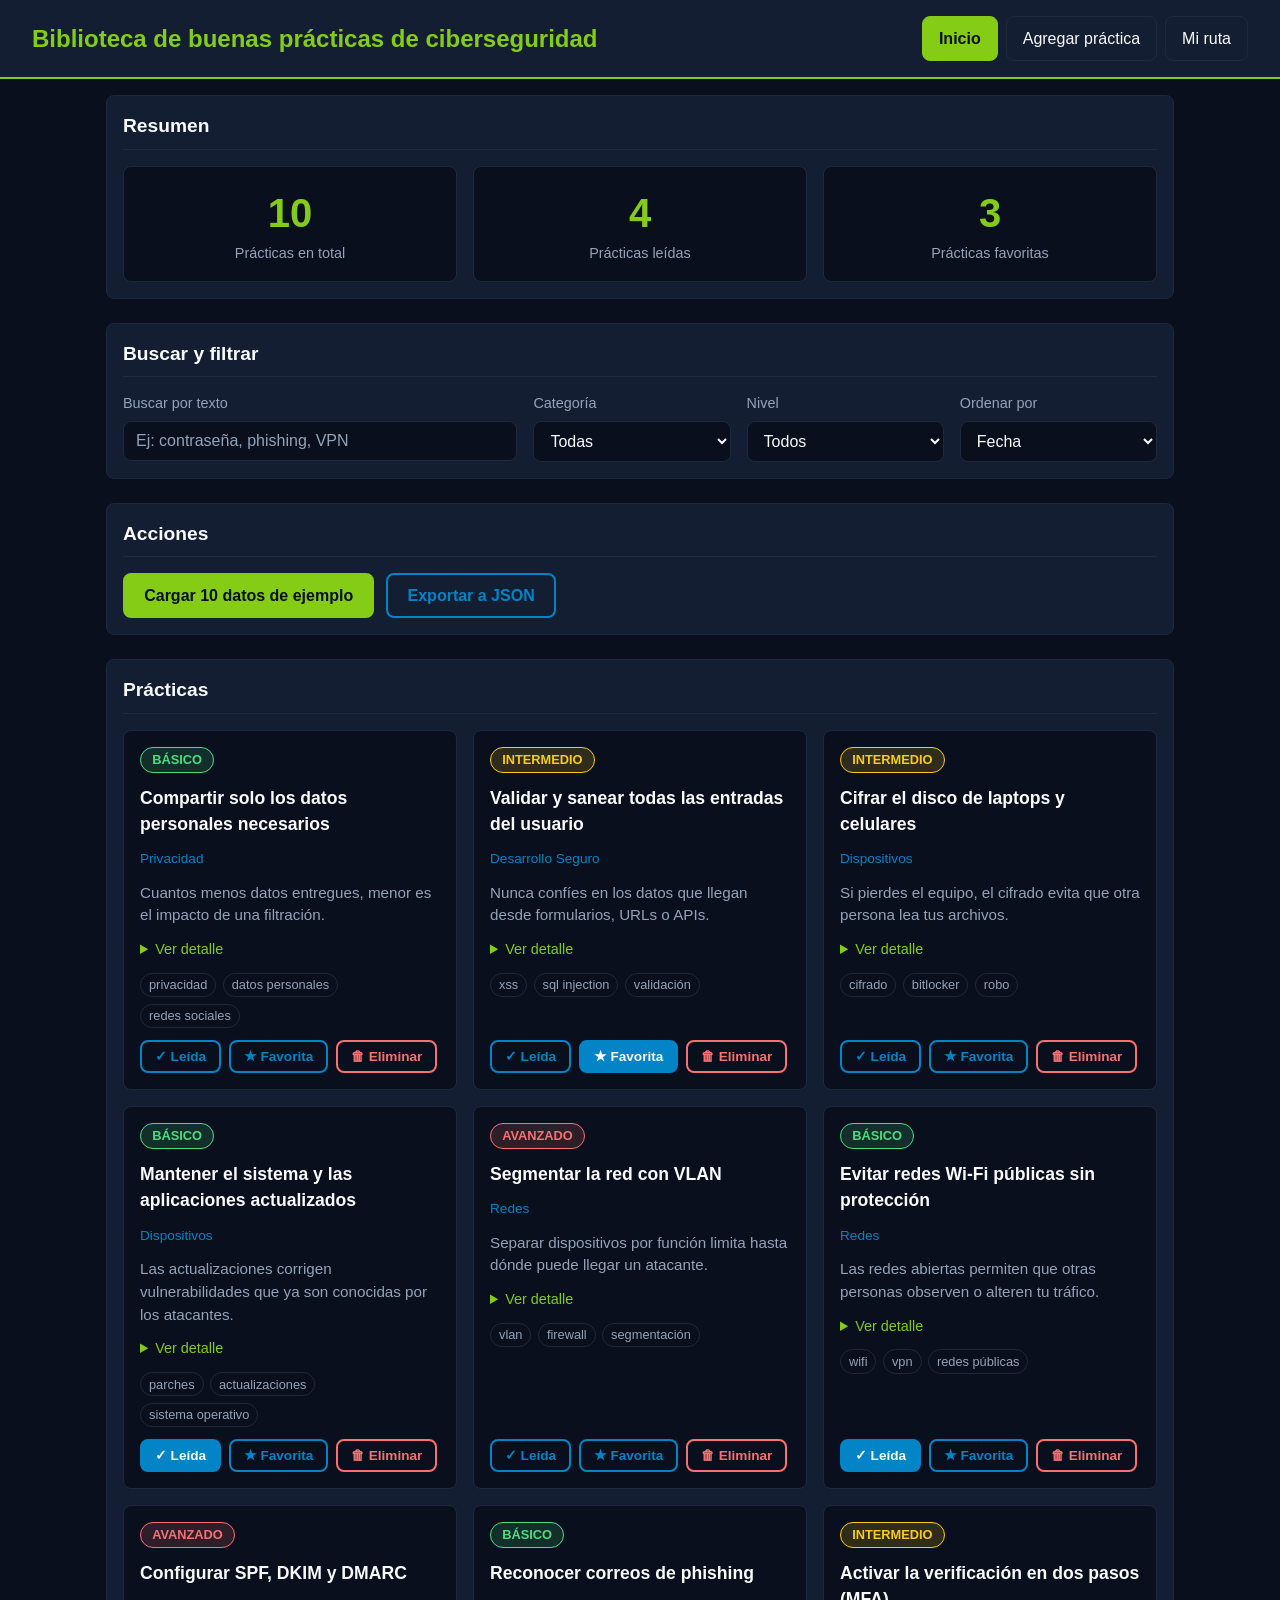
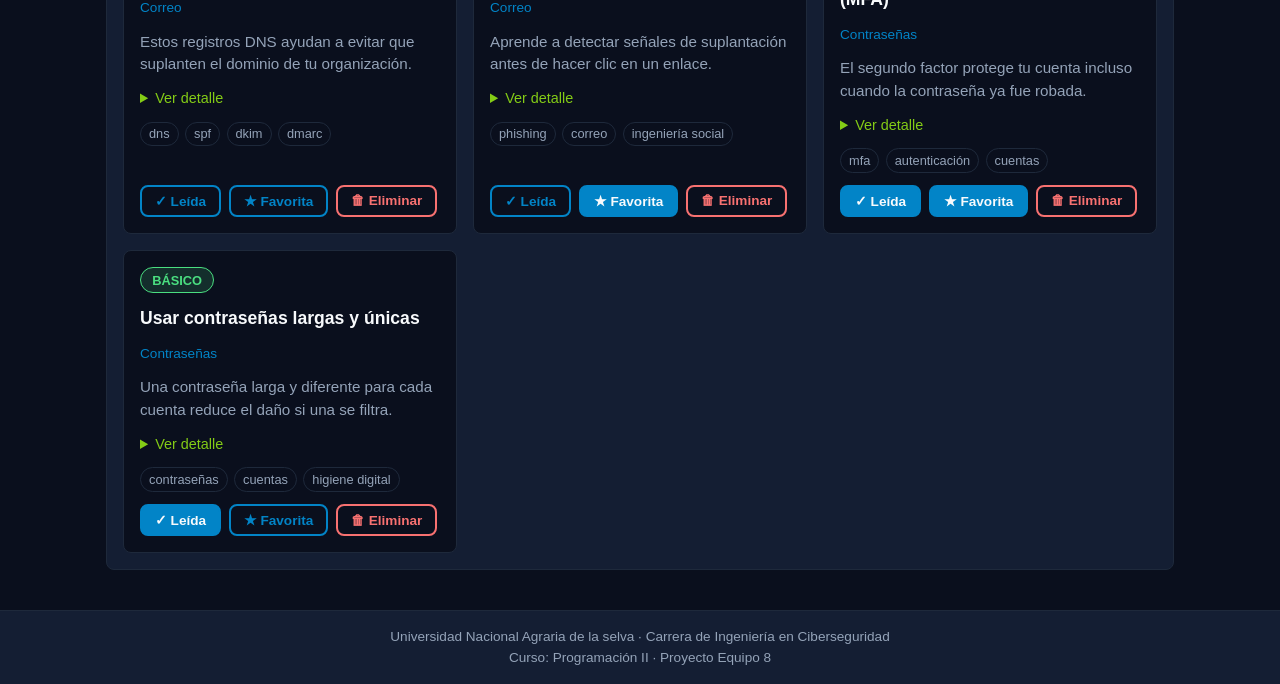
==== index.html @ 40ab50ce "fase 2:Conclusion de los estilos css" ====
<!DOCTYPE html>
<html lang="es">
<head>
  <meta charset="UTF-8">
  <meta name="viewport" content="width=device-width, initial-scale=1.0">
  <meta http-equiv="Content-Security-Policy" content="default-src 'self'; style-src 'self'; script-src 'self'; img-src 'self' data:; object-src 'none'; base-uri 'self'; form-action 'self'">
  <title>Equipo 8 | Biblioteca de buenas prácticas</title>
  <link rel="stylesheet" href="css/estilos.css">
</head>
<body>

  <header class="encabezado">
    <div class="encabezado__contenido">
      <h1 class="encabezado__titulo">Biblioteca de buenas prácticas de ciberseguridad</h1>
      <button
        id="btnMenu"
        class="btn-hamburguesa"
        type="button"
        aria-label="Abrir o cerrar menú"
        aria-controls="menuPrincipal"
        aria-expanded="false">
        <span class="btn-hamburguesa__linea"></span>
        <span class="btn-hamburguesa__linea"></span>
        <span class="btn-hamburguesa__linea"></span>
      </button>
    </div>

    <nav id="menuPrincipal" class="menu" aria-label="Navegación principal">
      <ul class="menu__lista">
        <li class="menu__item">
          <a class="menu__enlace activo" href="index.html" aria-current="page">Inicio</a>
        </li>
        <li class="menu__item">
          <a class="menu__enlace" href="agregar.html">Agregar práctica</a>
        </li>
        <li class="menu__item">
          <a class="menu__enlace" href="mi-ruta.html">Mi ruta</a>
        </li>
      </ul>
    </nav>
  </header>

  <main class="principal">

    <section class="seccion resumen" aria-labelledby="tituloResumen">
      <h2 id="tituloResumen" class="seccion__titulo">Resumen</h2>
      <div class="resumen__contadores">
        <article class="contador">
          <p class="contador__numero" id="statTotal">0</p>
          <p class="contador__etiqueta">Prácticas en total</p>
        </article>
        <article class="contador">
          <p class="contador__numero" id="statLeidas">0</p>
          <p class="contador__etiqueta">Prácticas leídas</p>
        </article>
        <article class="contador">
          <p class="contador__numero" id="statFavoritas">0</p>
          <p class="contador__etiqueta">Prácticas favoritas</p>
        </article>
      </div>
    </section>

    <section class="seccion filtros" aria-labelledby="tituloFiltros">
      <h2 id="tituloFiltros" class="seccion__titulo">Buscar y filtrar</h2>
      <form id="formFiltros" class="filtros__formulario" role="search" aria-label="Filtros de la biblioteca">

        <div class="campo">
          <label class="campo__label" for="inputBusqueda">Buscar por texto</label>
          <input
            class="campo__control"
            type="search"
            id="inputBusqueda"
            name="busqueda"
            placeholder="Ej: contraseña, phishing, VPN"
            autocomplete="off">
        </div>

        <div class="campo">
          <label class="campo__label" for="selectCategoria">Categoría</label>
          <select class="campo__control" id="selectCategoria" name="categoria">
            <option value="todas">Todas</option>
            <option value="contraseñas">Contraseñas</option>
            <option value="correo">Correo</option>
            <option value="redes">Redes</option>
            <option value="dispositivos">Dispositivos</option>
            <option value="desarrollo seguro">Desarrollo seguro</option>
            <option value="privacidad">Privacidad</option>
          </select>
        </div>

        <div class="campo">
          <label class="campo__label" for="selectNivel">Nivel</label>
          <select class="campo__control" id="selectNivel" name="nivel">
            <option value="todos">Todos</option>
            <option value="básico">Básico</option>
            <option value="intermedio">Intermedio</option>
            <option value="avanzado">Avanzado</option>
          </select>
        </div>

        <div class="campo">
          <label class="campo__label" for="selectOrden">Ordenar por</label>
          <select class="campo__control" id="selectOrden" name="orden">
            <option value="fecha">Fecha</option>
            <option value="nivel">Nivel</option>
          </select>
        </div>

      </form>
    </section>

    <section class="seccion acciones" aria-labelledby="tituloAcciones">
      <h2 id="tituloAcciones" class="seccion__titulo">Acciones</h2>
      <div class="acciones__botones">
        <button id="btnCargarEjemplos" class="boton boton--primario" type="button">Cargar 10 datos de ejemplo</button>
        <button id="btnExportar" class="boton boton--secundario" type="button">Exportar a JSON</button>
      </div>
    </section>

    <section class="seccion listado" aria-labelledby="tituloListado">
      <h2 id="tituloListado" class="seccion__titulo">Prácticas</h2>
      <div id="contenedorCards" class="tarjetas" aria-live="polite"></div>
      <div id="mensajeVacio" class="mensaje-vacio" hidden>
        <p>No hay prácticas para mostrar. Carga los datos de ejemplo o agrega una nueva práctica.</p>
      </div>
    </section>

  </main>

  <footer class="pie">
    <p class="pie__texto">Universidad Nacional Agraria de la selva · Carrera de Ingeniería en Ciberseguridad</p>
    <p class="pie__texto">Curso: Programación II · Proyecto Equipo 8</p>
  </footer>

  <script src="js/datos.js"></script>
  <script src="js/app.js"></script>
</body>
</html>
---- css/estilos.css ----
:root {
  --color-fondo: #0a0f1d;
  --color-superficie: #141e33;
  --color-superficie-hover: #1e293b;
  --color-primario: #84cc16;
  --color-secundario: #0284c7;
  --color-texto: #f8fafc;
  --color-texto-suave: #94a3b8;
  --color-borde: #1e293b;
  --radio-borde: 8px;
}

*,
*::before,
*::after {
  box-sizing: border-box;
}

[hidden] {
  display: none !important;
}

body {
  margin: 0;
  min-height: 100vh;
  display: flex;
  flex-direction: column;
  background-color: var(--color-fondo);
  color: var(--color-texto);
  font-family: "Segoe UI", Arial, Helvetica, sans-serif;
  font-size: 1rem;
  line-height: 1.5;
}

h1,
h2,
h3,
p,
ul {
  margin: 0;
}

ul {
  padding: 0;
  list-style: none;
}

a {
  color: var(--color-primario);
}

.encabezado {
  background-color: var(--color-superficie);
  border-bottom: 2px solid var(--color-primario);
  padding: 1rem;
}

.encabezado__contenido {
  display: grid;
  grid-template-columns: 1fr auto;
  align-items: center;
  column-gap: 1rem;
}

.encabezado__titulo {
  grid-column: 1;
  font-size: 1.25rem;
  color: var(--color-primario);
}

.encabezado__subtitulo {
  grid-column: 1;
  color: var(--color-texto-suave);
  font-size: 0.9rem;
}

.btn-hamburguesa {
  grid-column: 2;
  grid-row: 1 / 3;
  display: flex;
  flex-direction: column;
  justify-content: center;
  gap: 5px;
  width: 44px;
  height: 44px;
  padding: 10px;
  background-color: transparent;
  border: 1px solid var(--color-primario);
  border-radius: var(--radio-borde);
  cursor: pointer;
}

.btn-hamburguesa:hover {
  background-color: var(--color-superficie-hover);
}

.btn-hamburguesa:focus-visible {
  outline: 2px solid var(--color-primario);
  outline-offset: 2px;
}

.btn-hamburguesa__linea {
  display: block;
  height: 3px;
  width: 100%;
  background-color: var(--color-primario);
  border-radius: 2px;
}

.menu {
  display: none;
  margin-top: 1rem;
}

.menu.desplegado,
.menu.activo {
  display: block;
}

.menu__lista {
  display: flex;
  flex-direction: column;
  gap: 0.5rem;
}

.menu__enlace {
  display: block;
  padding: 0.6rem 1rem;
  color: var(--color-texto);
  text-decoration: none;
  border: 1px solid var(--color-borde);
  border-radius: var(--radio-borde);
}

.menu__enlace:hover {
  background-color: var(--color-superficie-hover);
  color: var(--color-primario);
}

.menu__enlace:focus-visible {
  outline: 2px solid var(--color-primario);
  outline-offset: 2px;
}

.menu__enlace.activo {
  background-color: var(--color-primario);
  color: var(--color-fondo);
  font-weight: bold;
  border-color: var(--color-primario);
}

.principal {
  flex: 1;
  width: 100%;
  max-width: 1100px;
  margin: 0 auto;
  padding: 1rem;
}

.seccion {
  margin-bottom: 1.5rem;
  padding: 1rem;
  background-color: var(--color-superficie);
  border: 1px solid var(--color-borde);
  border-radius: var(--radio-borde);
}

.seccion__titulo {
  margin-bottom: 1rem;
  padding-bottom: 0.5rem;
  font-size: 1.2rem;
  color: var(--color-texto);
  border-bottom: 1px solid var(--color-borde);
}

.resumen__contadores {
  display: grid;
  grid-template-columns: 1fr;
  gap: 1rem;
}

.contador {
  padding: 1rem;
  text-align: center;
  background-color: var(--color-fondo);
  border: 1px solid var(--color-borde);
  border-radius: var(--radio-borde);
}

.contador__numero {
  font-size: 2.5rem;
  font-weight: bold;
  color: var(--color-primario);
}

.contador__etiqueta {
  color: var(--color-texto-suave);
  font-size: 0.9rem;
}

.filtros__formulario,
.formulario__contenido {
  display: grid;
  grid-template-columns: 1fr;
  gap: 1rem;
}

.campo {
  display: flex;
  flex-direction: column;
  gap: 0.4rem;
}

.campo__label {
  font-size: 0.9rem;
  color: var(--color-texto-suave);
}

.campo__control {
  width: 100%;
  padding: 0.6rem 0.75rem;
  background-color: var(--color-fondo);
  color: var(--color-texto);
  border: 1px solid var(--color-borde);
  border-radius: var(--radio-borde);
  font-family: inherit;
  font-size: 1rem;
}

.campo__control::placeholder {
  color: var(--color-texto-suave);
}

.campo__control:focus {
  outline: none;
  border-color: var(--color-primario);
  box-shadow: 0 0 0 2px rgba(132, 204, 22, 0.35);
}

textarea.campo__control {
  resize: vertical;
}

.acciones__botones {
  display: flex;
  flex-direction: column;
  gap: 0.75rem;
}

.boton {
  padding: 0.7rem 1.2rem;
  font-family: inherit;
  font-size: 1rem;
  font-weight: bold;
  border-radius: var(--radio-borde);
  border: 2px solid transparent;
  cursor: pointer;
}

.boton:focus-visible {
  outline: 2px solid var(--color-texto);
  outline-offset: 2px;
}

.boton--primario {
  background-color: var(--color-primario);
  color: var(--color-fondo);
  border-color: var(--color-primario);
}

.boton--primario:hover {
  background-color: transparent;
  color: var(--color-primario);
}

.boton--secundario {
  background-color: transparent;
  color: var(--color-secundario);
  border-color: var(--color-secundario);
}

.boton--secundario:hover {
  background-color: var(--color-secundario);
  color: var(--color-texto);
}

.tarjetas {
  display: grid;
  grid-template-columns: 1fr;
  gap: 1rem;
}

.tarjeta {
  display: flex;
  flex-direction: column;
  gap: 0.75rem;
  padding: 1rem;
  background-color: var(--color-fondo);
  border: 1px solid var(--color-borde);
  border-radius: var(--radio-borde);
}

.tarjeta:hover {
  background-color: var(--color-superficie-hover);
  border-color: var(--color-primario);
}

.tarjeta__titulo {
  font-size: 1.1rem;
  color: var(--color-texto);
}

.tarjeta__categoria {
  font-size: 0.85rem;
  color: var(--color-secundario);
  text-transform: capitalize;
}

.tarjeta__resumen {
  color: var(--color-texto-suave);
  font-size: 0.95rem;
}

.tarjeta__etiquetas {
  display: flex;
  flex-wrap: wrap;
  gap: 0.4rem;
}

.etiqueta {
  padding: 0.1rem 0.5rem;
  font-size: 0.8rem;
  color: var(--color-texto-suave);
  border: 1px solid var(--color-borde);
  border-radius: 999px;
}

.tarjeta__acciones {
  display: flex;
  flex-wrap: wrap;
  gap: 0.5rem;
  margin-top: auto;
}

.tarjeta__acciones .boton {
  padding: 0.4rem 0.8rem;
  font-size: 0.85rem;
}

.badge {
  align-self: flex-start;
  padding: 0.15rem 0.7rem;
  font-size: 0.8rem;
  font-weight: bold;
  text-transform: uppercase;
  border-radius: 999px;
  border: 1px solid transparent;
}

.badge--basico {
  color: #4ade80;
  background-color: rgba(74, 222, 128, 0.15);
  border-color: #4ade80;
}

.badge--intermedio {
  color: #facc15;
  background-color: rgba(250, 204, 21, 0.15);
  border-color: #facc15;
}

.badge--avanzado {
  color: #f87171;
  background-color: rgba(248, 113, 113, 0.15);
  border-color: #f87171;
}

.mensaje-vacio {
  padding: 1.5rem;
  text-align: center;
  color: var(--color-texto-suave);
  background-color: var(--color-fondo);
  border: 1px dashed var(--color-borde);
  border-radius: var(--radio-borde);
}

.mensaje-form {
  padding: 0.75rem 1rem;
  border-radius: var(--radio-borde);
  border: 1px solid var(--color-borde);
}

.mensaje-form--exito {
  color: var(--color-primario);
  border-color: var(--color-primario);
  background-color: rgba(132, 204, 22, 0.1);
}

.mensaje-form--error {
  color: #f87171;
  border-color: #f87171;
  background-color: rgba(248, 113, 113, 0.1);
}

.barras-progreso {
  display: flex;
  flex-direction: column;
  gap: 1rem;
  padding: 1rem;
  background-color: var(--color-fondo);
  border: 1px solid var(--color-borde);
  border-radius: var(--radio-borde);
}

.barra-item__encabezado {
  display: flex;
  justify-content: space-between;
  margin-bottom: 0.3rem;
  font-size: 0.9rem;
  text-transform: capitalize;
}

.barra-item__porcentaje {
  color: var(--color-primario);
  font-weight: bold;
}

.barra-item__pista {
  width: 100%;
  height: 14px;
  background-color: var(--color-superficie);
  border: 1px solid var(--color-borde);
  border-radius: 999px;
  overflow: hidden;
}

.barra-item__relleno {
  height: 100%;
  width: 0;
  background-color: var(--color-primario);
  border-radius: 999px;
}

.pie {
  padding: 1rem;
  text-align: center;
  background-color: var(--color-superficie);
  border-top: 1px solid var(--color-borde);
}

.pie__texto {
  color: var(--color-texto-suave);
  font-size: 0.85rem;
}

@media (min-width: 601px) {
  .encabezado__titulo {
    font-size: 1.5rem;
  }

  .resumen__contadores {
    grid-template-columns: repeat(3, 1fr);
  }

  .filtros__formulario {
    grid-template-columns: repeat(2, 1fr);
  }

  .formulario__contenido {
    grid-template-columns: repeat(2, 1fr);
  }

  .formulario__contenido .campo:nth-child(1),
  .formulario__contenido .campo:nth-child(4),
  .formulario__contenido .campo:nth-child(5),
  .formulario__contenido .campo:nth-child(6),
  .formulario__contenido .boton,
  .formulario__contenido .mensaje-form {
    grid-column: 1 / -1;
  }

  .formulario__contenido .boton {
    justify-self: start;
  }

  .acciones__botones {
    flex-direction: row;
  }

  .tarjetas {
    grid-template-columns: repeat(2, 1fr);
  }
}

@media (min-width: 961px) {
  .encabezado {
    display: flex;
    justify-content: space-between;
    align-items: center;
    gap: 1.5rem;
    padding: 1rem 2rem;
  }

  .encabezado__contenido {
    display: block;
  }

  .btn-hamburguesa {
    display: none;
  }

  .menu {
    display: block;
    margin-top: 0;
  }

  .menu__lista {
    flex-direction: row;
  }

  .filtros__formulario {
    grid-template-columns: 2fr 1fr 1fr 1fr;
  }

  .tarjetas {
    grid-template-columns: repeat(3, 1fr);
  }
}

.tarjeta__detalle summary {
  cursor: pointer;
  color: var(--color-primario);
  font-size: 0.9rem;
}

.tarjeta__detalle p {
  margin-top: 0.5rem;
  color: var(--color-texto-suave);
  font-size: 0.9rem;
}

.barra-item__relleno {
  transition: width 0.8s ease;
}

.boton[aria-pressed="true"] {
  background-color: var(--color-secundario);
  color: var(--color-texto);
}

.boton--peligro {
  background-color: transparent;
  color: #f87171;
  border-color: #f87171;
}

.boton--peligro:hover {
  background-color: #f87171;
  color: var(--color-fondo);
}
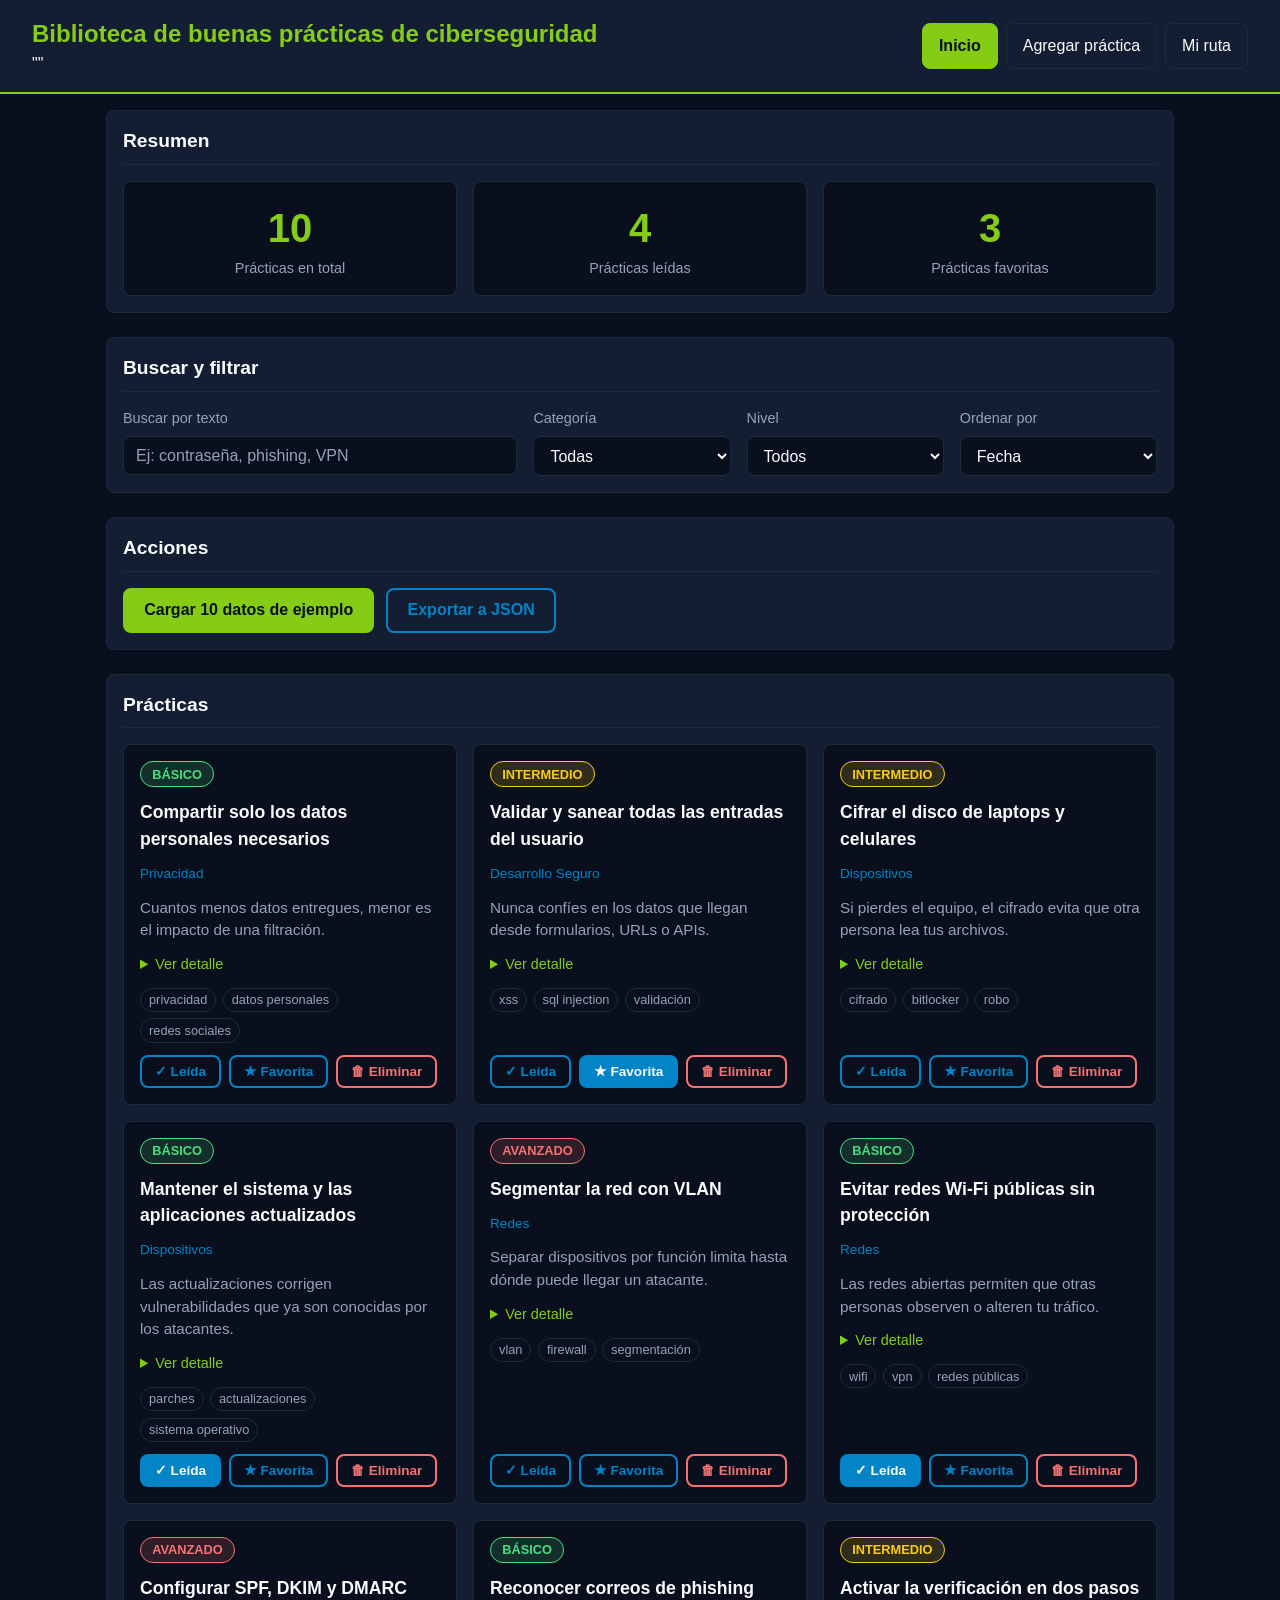
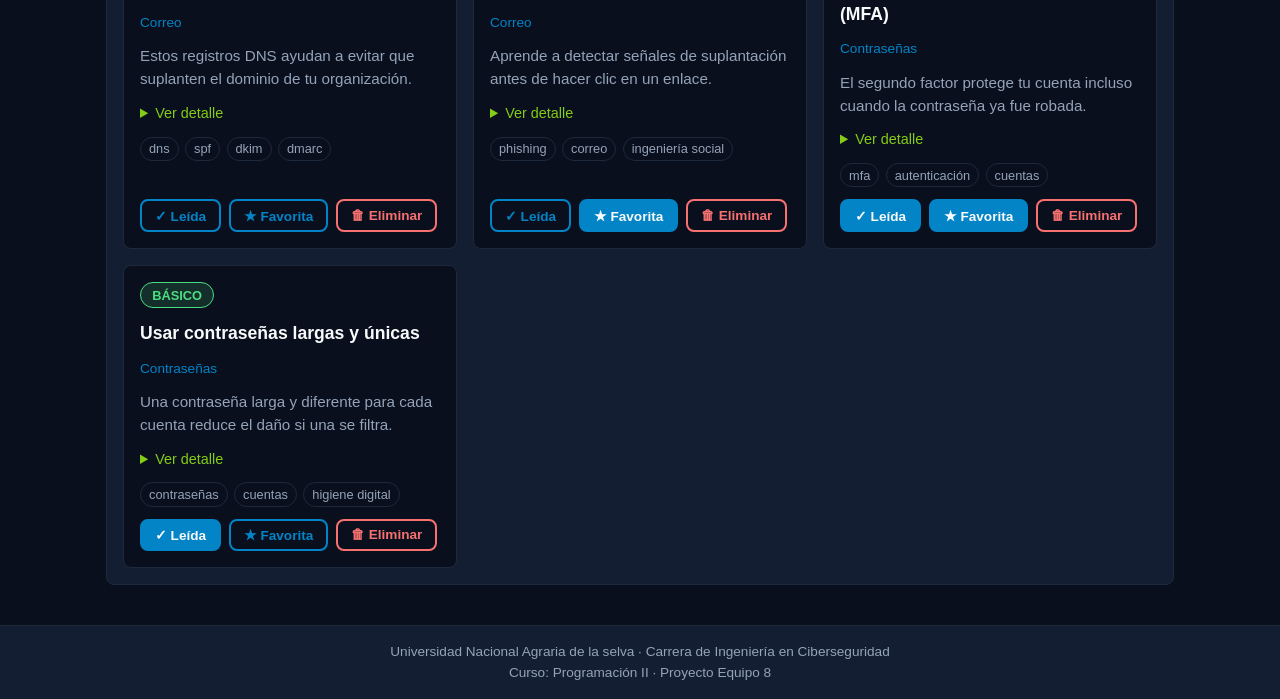
==== commit a9585176: "WIP: Guardando cambios locales antes de rebase" ====
--- a/index.html
+++ b/index.html
@@ -11,7 +11,7 @@
 
   <header class="encabezado">
     <div class="encabezado__contenido">
-      <h1 class="encabezado__titulo">Biblioteca de buenas prácticas de ciberseguridad</h1>
+      <h1 class="encabezado__titulo">Biblioteca de buenas prácticas de ciberseguridad</h1>""
       <button
         id="btnMenu"
         class="btn-hamburguesa"
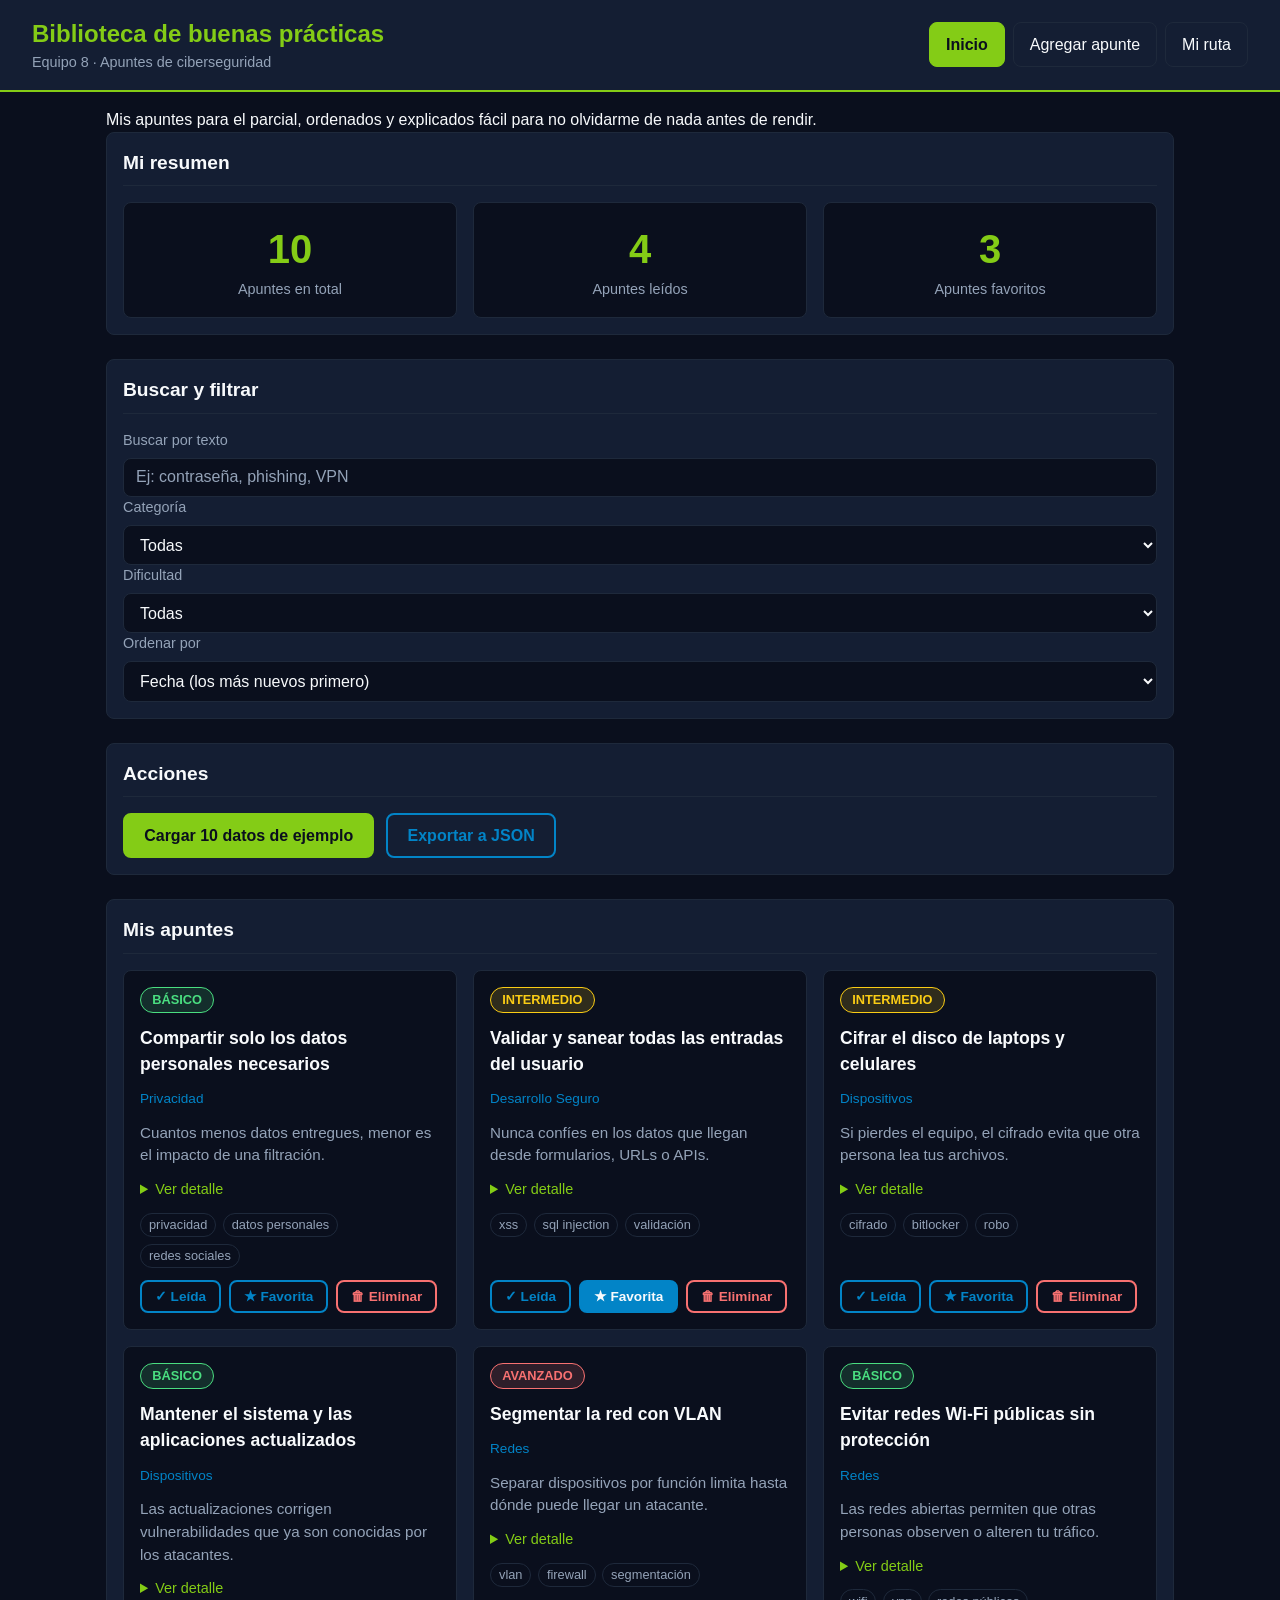
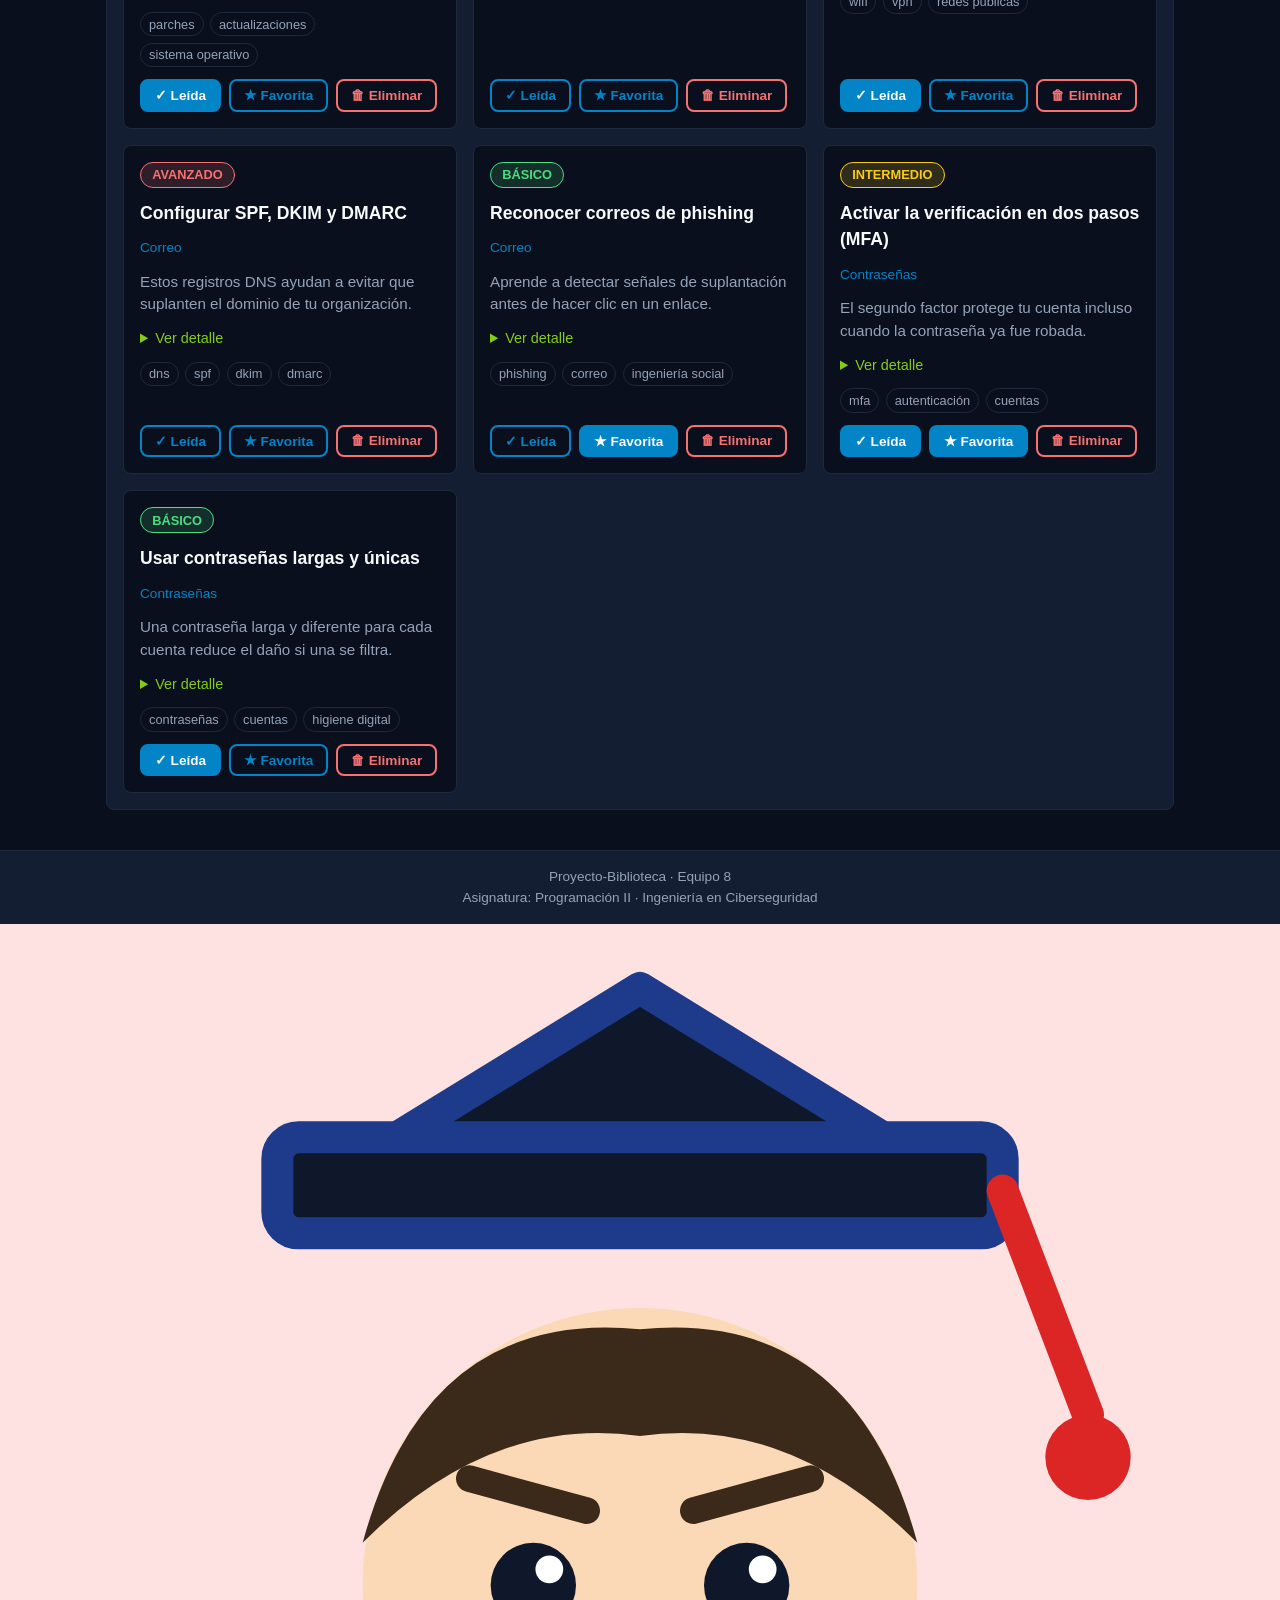
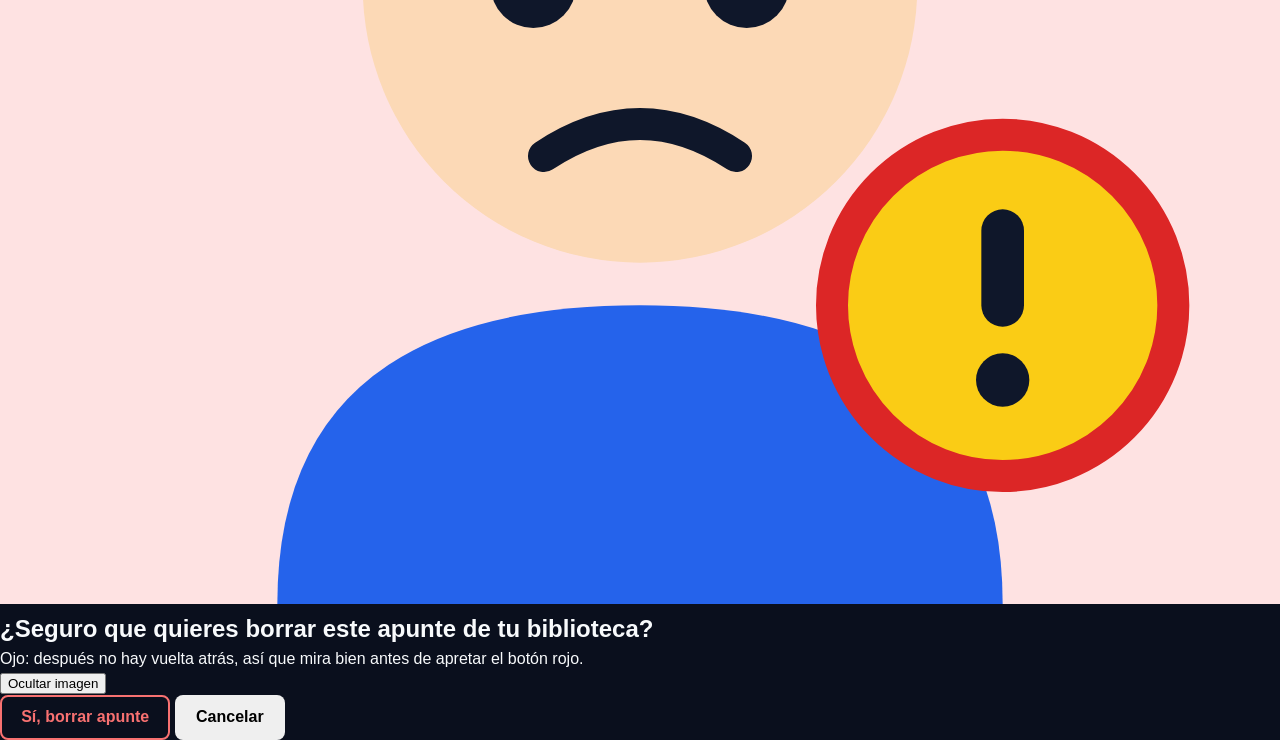
==== commit 9f554cdb: "Feat:cambio en algunos detalles y inplementando un guardador local" ====
--- a/index.html
+++ b/index.html
@@ -4,6 +4,7 @@
   <meta charset="UTF-8">
   <meta name="viewport" content="width=device-width, initial-scale=1.0">
   <meta http-equiv="Content-Security-Policy" content="default-src 'self'; style-src 'self'; script-src 'self'; img-src 'self' data:; object-src 'none'; base-uri 'self'; form-action 'self'">
+  <meta name="description" content="Mis apuntes de ciberseguridad ordenados para preparar los parciales.">
   <title>Equipo 8 | Biblioteca de buenas prácticas</title>
   <link rel="stylesheet" href="css/estilos.css">
 </head>
@@ -11,7 +12,8 @@
 
   <header class="encabezado">
     <div class="encabezado__contenido">
-      <h1 class="encabezado__titulo">Biblioteca de buenas prácticas de ciberseguridad</h1>""
+      <h1 class="encabezado__titulo">Biblioteca de buenas prácticas</h1>
+      <p class="encabezado__subtitulo">Equipo 8 · Apuntes de ciberseguridad</p>
       <button
         id="btnMenu"
         class="btn-hamburguesa"
@@ -31,7 +33,7 @@
           <a class="menu__enlace activo" href="index.html" aria-current="page">Inicio</a>
         </li>
         <li class="menu__item">
-          <a class="menu__enlace" href="agregar.html">Agregar práctica</a>
+          <a class="menu__enlace" href="agregar.html">Agregar apunte</a>
         </li>
         <li class="menu__item">
           <a class="menu__enlace" href="mi-ruta.html">Mi ruta</a>
@@ -42,27 +44,31 @@
 
   <main class="principal">
 
+    <p class="bienvenida">
+      Mis apuntes para el parcial, ordenados y explicados fácil para no olvidarme de nada antes de rendir.
+    </p>
+
     <section class="seccion resumen" aria-labelledby="tituloResumen">
-      <h2 id="tituloResumen" class="seccion__titulo">Resumen</h2>
+      <h2 id="tituloResumen" class="seccion__titulo">Mi resumen</h2>
       <div class="resumen__contadores">
         <article class="contador">
           <p class="contador__numero" id="statTotal">0</p>
-          <p class="contador__etiqueta">Prácticas en total</p>
+          <p class="contador__etiqueta">Apuntes en total</p>
         </article>
         <article class="contador">
           <p class="contador__numero" id="statLeidas">0</p>
-          <p class="contador__etiqueta">Prácticas leídas</p>
+          <p class="contador__etiqueta">Apuntes leídos</p>
         </article>
         <article class="contador">
           <p class="contador__numero" id="statFavoritas">0</p>
-          <p class="contador__etiqueta">Prácticas favoritas</p>
+          <p class="contador__etiqueta">Apuntes favoritos</p>
         </article>
       </div>
     </section>
 
     <section class="seccion filtros" aria-labelledby="tituloFiltros">
       <h2 id="tituloFiltros" class="seccion__titulo">Buscar y filtrar</h2>
-      <form id="formFiltros" class="filtros__formulario" role="search" aria-label="Filtros de la biblioteca">
+      <form id="formFiltros" class="formulario-grid" role="search" aria-label="Filtros de la biblioteca">
 
         <div class="campo">
           <label class="campo__label" for="inputBusqueda">Buscar por texto</label>
@@ -89,9 +95,9 @@
         </div>
 
         <div class="campo">
-          <label class="campo__label" for="selectNivel">Nivel</label>
+          <label class="campo__label" for="selectNivel">Dificultad</label>
           <select class="campo__control" id="selectNivel" name="nivel">
-            <option value="todos">Todos</option>
+            <option value="todos">Todas</option>
             <option value="básico">Básico</option>
             <option value="intermedio">Intermedio</option>
             <option value="avanzado">Avanzado</option>
@@ -101,8 +107,8 @@
         <div class="campo">
           <label class="campo__label" for="selectOrden">Ordenar por</label>
           <select class="campo__control" id="selectOrden" name="orden">
-            <option value="fecha">Fecha</option>
-            <option value="nivel">Nivel</option>
+            <option value="fecha">Fecha (los más nuevos primero)</option>
+            <option value="nivel">Dificultad (de básico a avanzado)</option>
           </select>
         </div>
 
@@ -118,19 +124,66 @@
     </section>
 
     <section class="seccion listado" aria-labelledby="tituloListado">
-      <h2 id="tituloListado" class="seccion__titulo">Prácticas</h2>
+      <h2 id="tituloListado" class="seccion__titulo">Mis apuntes</h2>
+      <div id="avisoGlobal" class="aviso aviso--exito" role="status" hidden></div>
       <div id="contenedorCards" class="tarjetas" aria-live="polite"></div>
       <div id="mensajeVacio" class="mensaje-vacio" hidden>
-        <p>No hay prácticas para mostrar. Carga los datos de ejemplo o agrega una nueva práctica.</p>
+        <p id="textoVacio">No hay apuntes para mostrar.</p>
       </div>
     </section>
 
   </main>
 
   <footer class="pie">
-    <p class="pie__texto">Universidad Nacional Agraria de la selva · Carrera de Ingeniería en Ciberseguridad</p>
-    <p class="pie__texto">Curso: Programación II · Proyecto Equipo 8</p>
+    <p class="pie__texto">Proyecto-Biblioteca · Equipo 8</p>
+    <p class="pie__texto">Asignatura: Programación II · Ingeniería en Ciberseguridad</p>
   </footer>
+
+  <div id="modalEliminar" class="modal" aria-hidden="true">
+    <div
+      class="modal__caja"
+      role="dialog"
+      aria-modal="true"
+      aria-labelledby="modalTitulo"
+      aria-describedby="modalTexto">
+
+      <div id="modalImagen" class="modal__imagen">
+        <svg viewBox="0 0 120 120" role="img" aria-label="Estudiante preocupado con una señal de advertencia">
+          <rect width="120" height="120" fill="#fee2e2"/>
+          <polygon points="60,6 34,22 86,22" fill="#0f172a" stroke="#1e3a8a" stroke-width="3" stroke-linejoin="round"/>
+          <rect x="26" y="20" width="68" height="9" rx="2" fill="#0f172a" stroke="#1e3a8a" stroke-width="3"/>
+          <line x1="94" y1="25" x2="102" y2="46" stroke="#dc2626" stroke-width="3" stroke-linecap="round"/>
+          <circle cx="102" cy="50" r="4" fill="#dc2626"/>
+          <circle cx="60" cy="62" r="26" fill="#fcd9b6"/>
+          <path d="M34 58 Q40 36 60 38 Q80 36 86 58 Q74 46 60 48 Q46 46 34 58 Z" fill="#3b2a1a"/>
+          <circle cx="50" cy="62" r="4" fill="#0f172a"/>
+          <circle cx="70" cy="62" r="4" fill="#0f172a"/>
+          <circle cx="51.5" cy="60.5" r="1.3" fill="#ffffff"/>
+          <circle cx="71.5" cy="60.5" r="1.3" fill="#ffffff"/>
+          <path d="M44 52 L55 55" stroke="#3b2a1a" stroke-width="2.5" stroke-linecap="round"/>
+          <path d="M76 52 L65 55" stroke="#3b2a1a" stroke-width="2.5" stroke-linecap="round"/>
+          <path d="M51 78 Q60 72 69 78" fill="none" stroke="#0f172a" stroke-width="3" stroke-linecap="round"/>
+          <path d="M26 120 Q26 92 60 92 Q94 92 94 120 Z" fill="#2563eb"/>
+          <circle cx="94" cy="92" r="16" fill="#facc15" stroke="#dc2626" stroke-width="3"/>
+          <rect x="92" y="83" width="4" height="11" rx="2" fill="#0f172a"/>
+          <circle cx="94" cy="99" r="2.5" fill="#0f172a"/>
+        </svg>
+      </div>
+
+      <h2 id="modalTitulo" class="modal__titulo">¿Seguro que quieres borrar este apunte de tu biblioteca?</h2>
+      <p id="modalNombre" class="modal__apunte"></p>
+      <p id="modalTexto" class="modal__texto">Ojo: después no hay vuelta atrás, así que mira bien antes de apretar el botón rojo.</p>
+
+      <button id="btnAlternarImagen" class="modal__alternar" type="button" aria-controls="modalImagen" aria-pressed="false">
+        Ocultar imagen
+      </button>
+
+      <div class="modal__botones">
+        <button id="btnConfirmarBorrar" class="boton boton--peligro" type="button">Sí, borrar apunte</button>
+        <button id="btnCancelarBorrar" class="boton boton--neutro" type="button">Cancelar</button>
+      </div>
+    </div>
+  </div>
 
   <script src="js/datos.js"></script>
   <script src="js/app.js"></script>
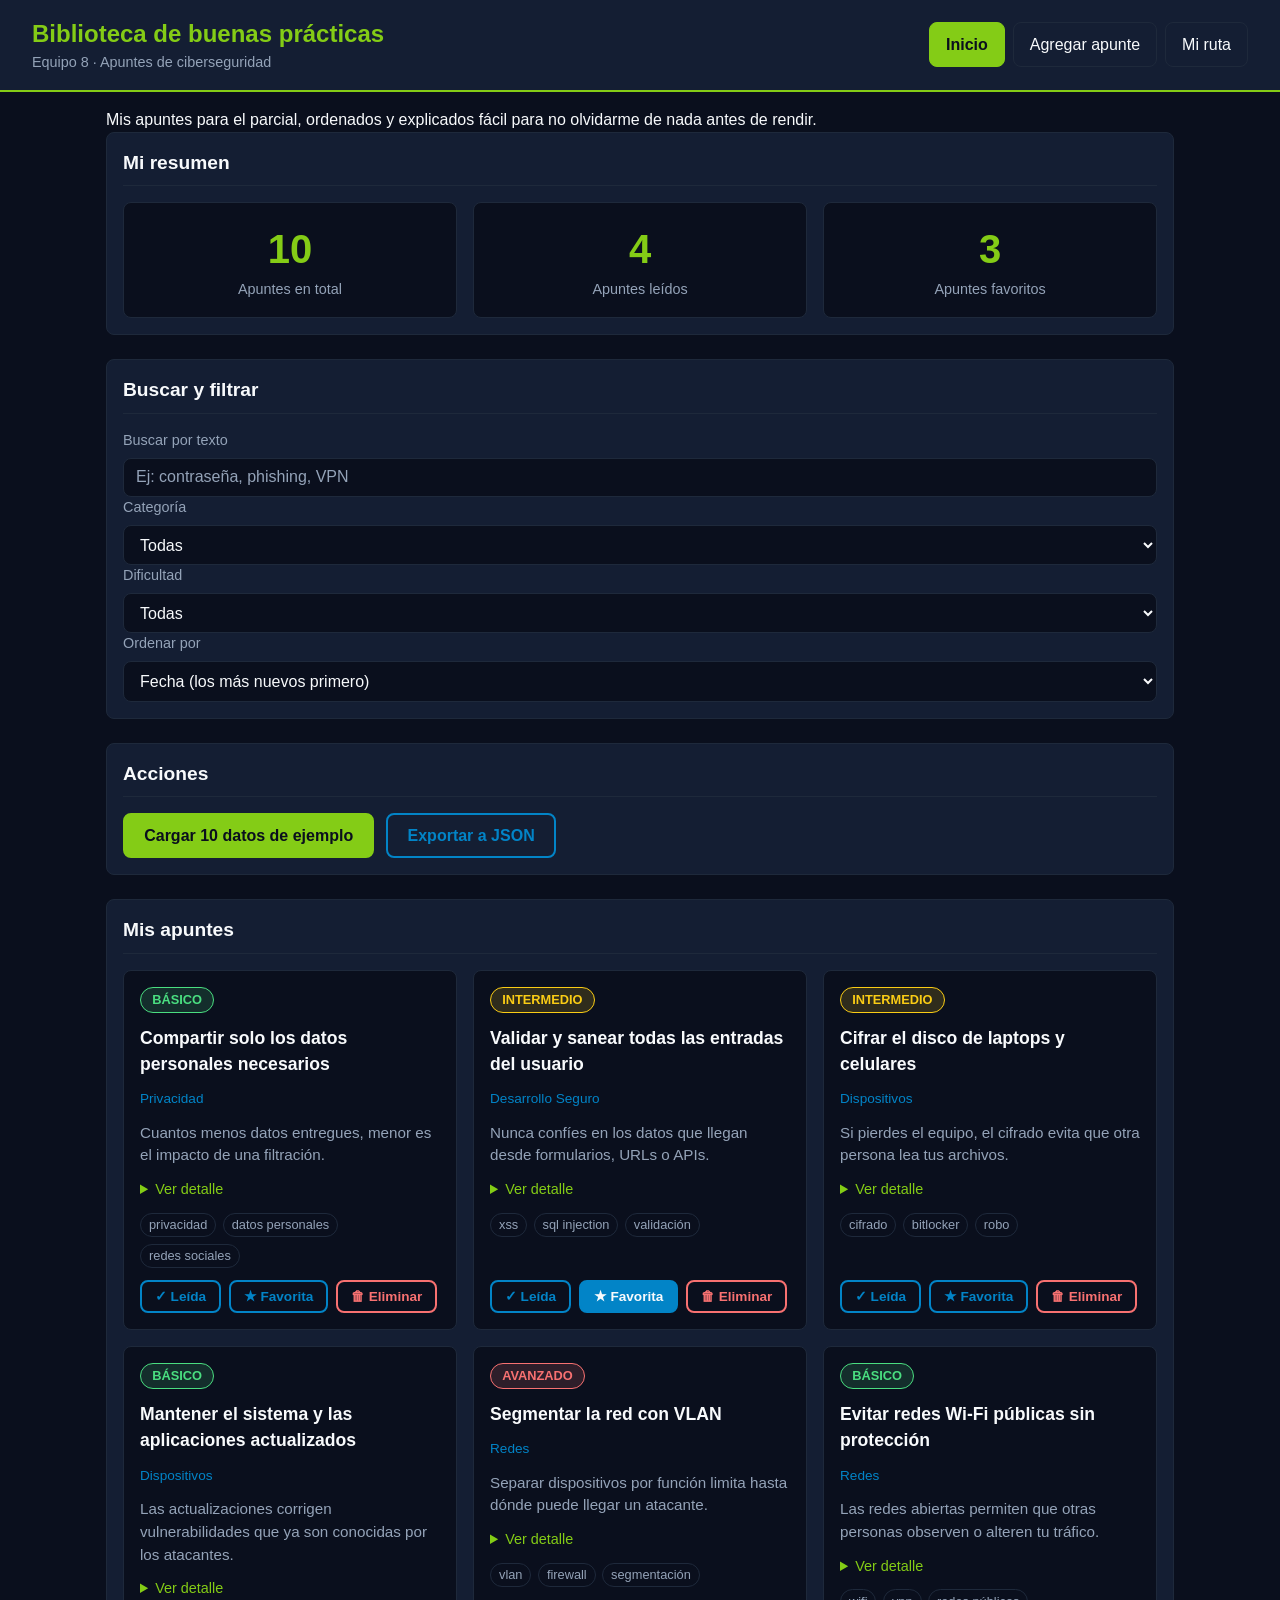
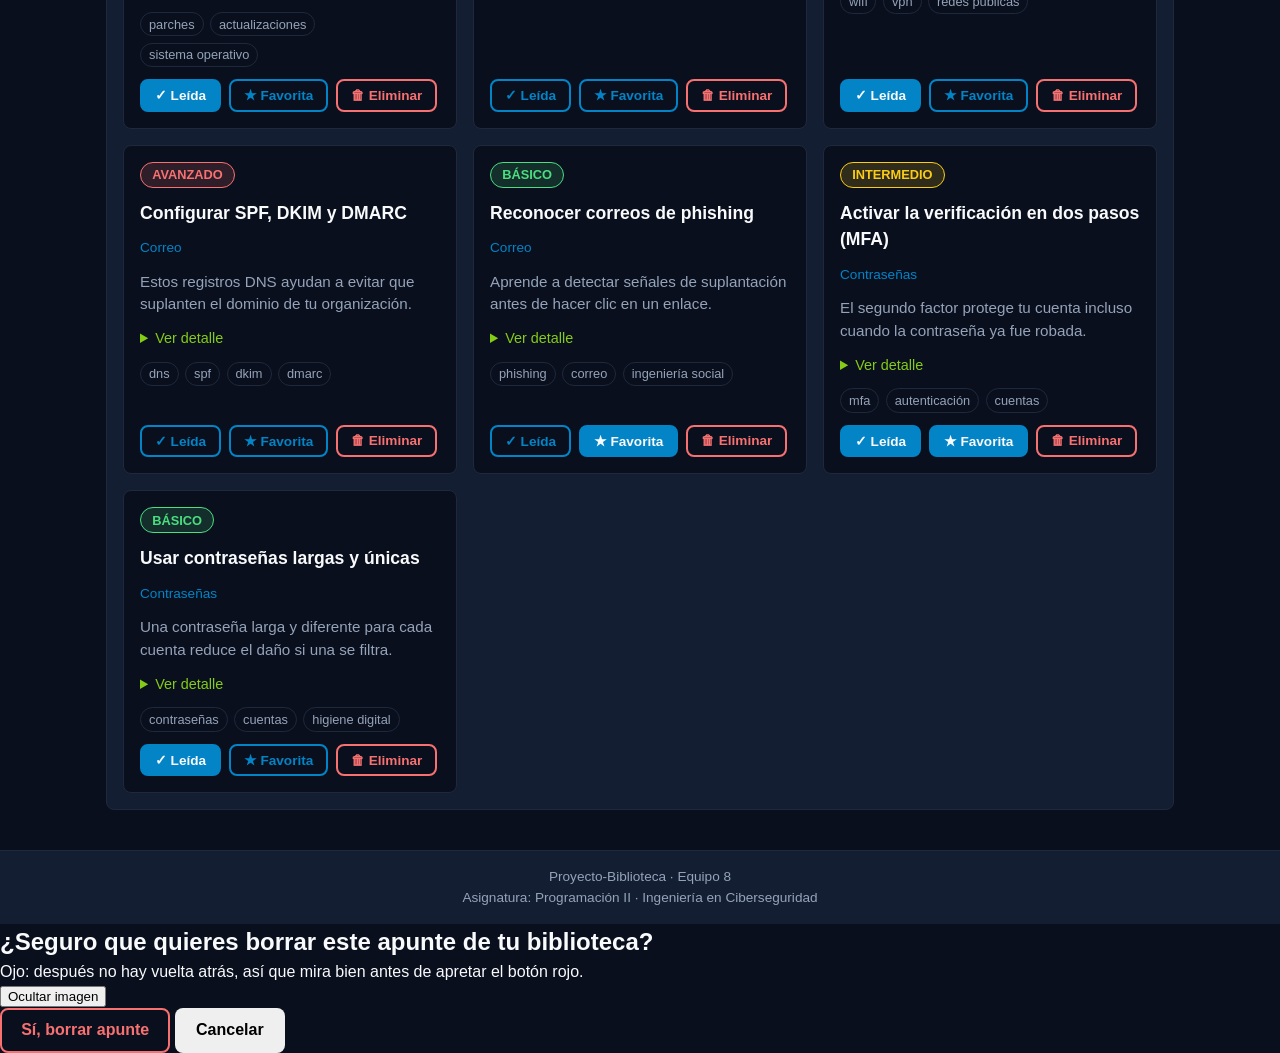
==== commit 971910fb: "Feat:cambio en algunos detalles" ====
--- a/index.html
+++ b/index.html
@@ -147,29 +147,6 @@
       aria-labelledby="modalTitulo"
       aria-describedby="modalTexto">
 
-      <div id="modalImagen" class="modal__imagen">
-        <svg viewBox="0 0 120 120" role="img" aria-label="Estudiante preocupado con una señal de advertencia">
-          <rect width="120" height="120" fill="#fee2e2"/>
-          <polygon points="60,6 34,22 86,22" fill="#0f172a" stroke="#1e3a8a" stroke-width="3" stroke-linejoin="round"/>
-          <rect x="26" y="20" width="68" height="9" rx="2" fill="#0f172a" stroke="#1e3a8a" stroke-width="3"/>
-          <line x1="94" y1="25" x2="102" y2="46" stroke="#dc2626" stroke-width="3" stroke-linecap="round"/>
-          <circle cx="102" cy="50" r="4" fill="#dc2626"/>
-          <circle cx="60" cy="62" r="26" fill="#fcd9b6"/>
-          <path d="M34 58 Q40 36 60 38 Q80 36 86 58 Q74 46 60 48 Q46 46 34 58 Z" fill="#3b2a1a"/>
-          <circle cx="50" cy="62" r="4" fill="#0f172a"/>
-          <circle cx="70" cy="62" r="4" fill="#0f172a"/>
-          <circle cx="51.5" cy="60.5" r="1.3" fill="#ffffff"/>
-          <circle cx="71.5" cy="60.5" r="1.3" fill="#ffffff"/>
-          <path d="M44 52 L55 55" stroke="#3b2a1a" stroke-width="2.5" stroke-linecap="round"/>
-          <path d="M76 52 L65 55" stroke="#3b2a1a" stroke-width="2.5" stroke-linecap="round"/>
-          <path d="M51 78 Q60 72 69 78" fill="none" stroke="#0f172a" stroke-width="3" stroke-linecap="round"/>
-          <path d="M26 120 Q26 92 60 92 Q94 92 94 120 Z" fill="#2563eb"/>
-          <circle cx="94" cy="92" r="16" fill="#facc15" stroke="#dc2626" stroke-width="3"/>
-          <rect x="92" y="83" width="4" height="11" rx="2" fill="#0f172a"/>
-          <circle cx="94" cy="99" r="2.5" fill="#0f172a"/>
-        </svg>
-      </div>
-
       <h2 id="modalTitulo" class="modal__titulo">¿Seguro que quieres borrar este apunte de tu biblioteca?</h2>
       <p id="modalNombre" class="modal__apunte"></p>
       <p id="modalTexto" class="modal__texto">Ojo: después no hay vuelta atrás, así que mira bien antes de apretar el botón rojo.</p>
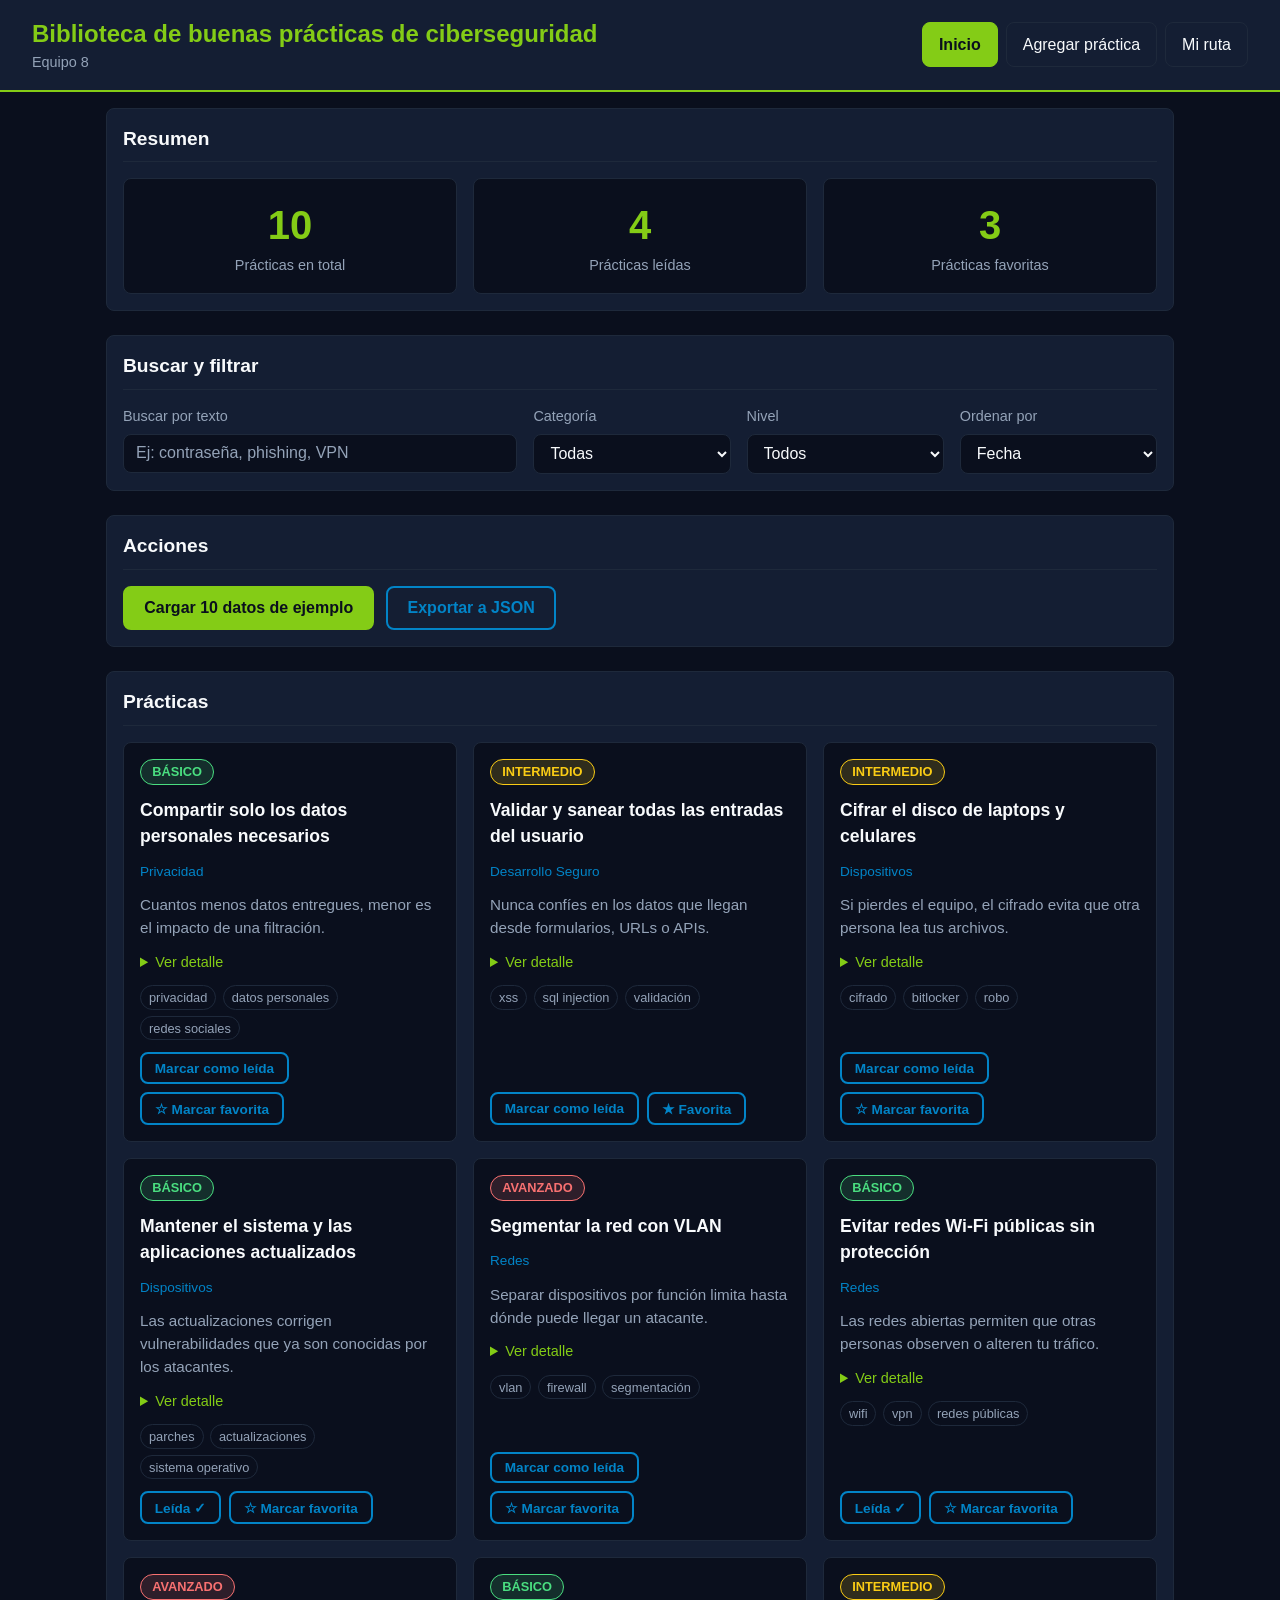
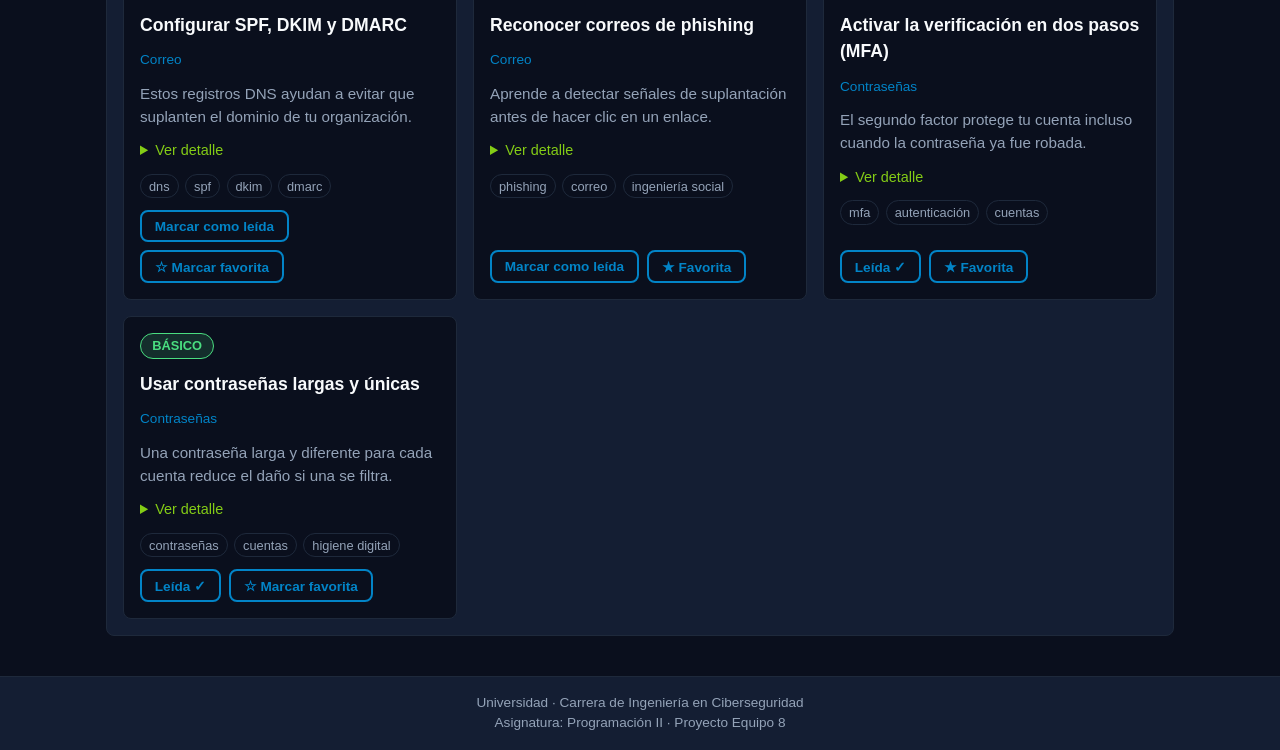
==== commit 15ca5f16: "Feat: Actualizar los 6 archivos principales para la conclusion del proyecto" ====
--- a/index.html
+++ b/index.html
@@ -4,7 +4,6 @@
   <meta charset="UTF-8">
   <meta name="viewport" content="width=device-width, initial-scale=1.0">
   <meta http-equiv="Content-Security-Policy" content="default-src 'self'; style-src 'self'; script-src 'self'; img-src 'self' data:; object-src 'none'; base-uri 'self'; form-action 'self'">
-  <meta name="description" content="Mis apuntes de ciberseguridad ordenados para preparar los parciales.">
   <title>Equipo 8 | Biblioteca de buenas prácticas</title>
   <link rel="stylesheet" href="css/estilos.css">
 </head>
@@ -12,8 +11,8 @@
 
   <header class="encabezado">
     <div class="encabezado__contenido">
-      <h1 class="encabezado__titulo">Biblioteca de buenas prácticas</h1>
-      <p class="encabezado__subtitulo">Equipo 8 · Apuntes de ciberseguridad</p>
+      <h1 class="encabezado__titulo">Biblioteca de buenas prácticas de ciberseguridad</h1>
+      <p class="encabezado__subtitulo">Equipo 8</p>
       <button
         id="btnMenu"
         class="btn-hamburguesa"
@@ -33,7 +32,7 @@
           <a class="menu__enlace activo" href="index.html" aria-current="page">Inicio</a>
         </li>
         <li class="menu__item">
-          <a class="menu__enlace" href="agregar.html">Agregar apunte</a>
+          <a class="menu__enlace" href="agregar.html">Agregar práctica</a>
         </li>
         <li class="menu__item">
           <a class="menu__enlace" href="mi-ruta.html">Mi ruta</a>
@@ -44,31 +43,27 @@
 
   <main class="principal">
 
-    <p class="bienvenida">
-      Mis apuntes para el parcial, ordenados y explicados fácil para no olvidarme de nada antes de rendir.
-    </p>
-
     <section class="seccion resumen" aria-labelledby="tituloResumen">
-      <h2 id="tituloResumen" class="seccion__titulo">Mi resumen</h2>
+      <h2 id="tituloResumen" class="seccion__titulo">Resumen</h2>
       <div class="resumen__contadores">
         <article class="contador">
           <p class="contador__numero" id="statTotal">0</p>
-          <p class="contador__etiqueta">Apuntes en total</p>
+          <p class="contador__etiqueta">Prácticas en total</p>
         </article>
         <article class="contador">
           <p class="contador__numero" id="statLeidas">0</p>
-          <p class="contador__etiqueta">Apuntes leídos</p>
+          <p class="contador__etiqueta">Prácticas leídas</p>
         </article>
         <article class="contador">
           <p class="contador__numero" id="statFavoritas">0</p>
-          <p class="contador__etiqueta">Apuntes favoritos</p>
+          <p class="contador__etiqueta">Prácticas favoritas</p>
         </article>
       </div>
     </section>
 
     <section class="seccion filtros" aria-labelledby="tituloFiltros">
       <h2 id="tituloFiltros" class="seccion__titulo">Buscar y filtrar</h2>
-      <form id="formFiltros" class="formulario-grid" role="search" aria-label="Filtros de la biblioteca">
+      <form id="formFiltros" class="filtros__formulario" role="search" aria-label="Filtros de la biblioteca">
 
         <div class="campo">
           <label class="campo__label" for="inputBusqueda">Buscar por texto</label>
@@ -95,9 +90,9 @@
         </div>
 
         <div class="campo">
-          <label class="campo__label" for="selectNivel">Dificultad</label>
+          <label class="campo__label" for="selectNivel">Nivel</label>
           <select class="campo__control" id="selectNivel" name="nivel">
-            <option value="todos">Todas</option>
+            <option value="todos">Todos</option>
             <option value="básico">Básico</option>
             <option value="intermedio">Intermedio</option>
             <option value="avanzado">Avanzado</option>
@@ -107,8 +102,8 @@
         <div class="campo">
           <label class="campo__label" for="selectOrden">Ordenar por</label>
           <select class="campo__control" id="selectOrden" name="orden">
-            <option value="fecha">Fecha (los más nuevos primero)</option>
-            <option value="nivel">Dificultad (de básico a avanzado)</option>
+            <option value="fecha">Fecha</option>
+            <option value="nivel">Nivel</option>
           </select>
         </div>
 
@@ -124,43 +119,19 @@
     </section>
 
     <section class="seccion listado" aria-labelledby="tituloListado">
-      <h2 id="tituloListado" class="seccion__titulo">Mis apuntes</h2>
-      <div id="avisoGlobal" class="aviso aviso--exito" role="status" hidden></div>
+      <h2 id="tituloListado" class="seccion__titulo">Prácticas</h2>
       <div id="contenedorCards" class="tarjetas" aria-live="polite"></div>
       <div id="mensajeVacio" class="mensaje-vacio" hidden>
-        <p id="textoVacio">No hay apuntes para mostrar.</p>
+        <p>No hay prácticas para mostrar. Carga los datos de ejemplo o agrega una nueva práctica.</p>
       </div>
     </section>
 
   </main>
 
   <footer class="pie">
-    <p class="pie__texto">Proyecto-Biblioteca · Equipo 8</p>
-    <p class="pie__texto">Asignatura: Programación II · Ingeniería en Ciberseguridad</p>
+    <p class="pie__texto">Universidad · Carrera de Ingeniería en Ciberseguridad</p>
+    <p class="pie__texto">Asignatura: Programación II · Proyecto Equipo 8</p>
   </footer>
-
-  <div id="modalEliminar" class="modal" aria-hidden="true">
-    <div
-      class="modal__caja"
-      role="dialog"
-      aria-modal="true"
-      aria-labelledby="modalTitulo"
-      aria-describedby="modalTexto">
-
-      <h2 id="modalTitulo" class="modal__titulo">¿Seguro que quieres borrar este apunte de tu biblioteca?</h2>
-      <p id="modalNombre" class="modal__apunte"></p>
-      <p id="modalTexto" class="modal__texto">Ojo: después no hay vuelta atrás, así que mira bien antes de apretar el botón rojo.</p>
-
-      <button id="btnAlternarImagen" class="modal__alternar" type="button" aria-controls="modalImagen" aria-pressed="false">
-        Ocultar imagen
-      </button>
-
-      <div class="modal__botones">
-        <button id="btnConfirmarBorrar" class="boton boton--peligro" type="button">Sí, borrar apunte</button>
-        <button id="btnCancelarBorrar" class="boton boton--neutro" type="button">Cancelar</button>
-      </div>
-    </div>
-  </div>
 
   <script src="js/datos.js"></script>
   <script src="js/app.js"></script>
--- a/css/estilos.css
+++ b/css/estilos.css
@@ -537,24 +537,4 @@
   margin-top: 0.5rem;
   color: var(--color-texto-suave);
   font-size: 0.9rem;
-}
-
-.barra-item__relleno {
-  transition: width 0.8s ease;
-}
-
-.boton[aria-pressed="true"] {
-  background-color: var(--color-secundario);
-  color: var(--color-texto);
-}
-
-.boton--peligro {
-  background-color: transparent;
-  color: #f87171;
-  border-color: #f87171;
-}
-
-.boton--peligro:hover {
-  background-color: #f87171;
-  color: var(--color-fondo);
 }
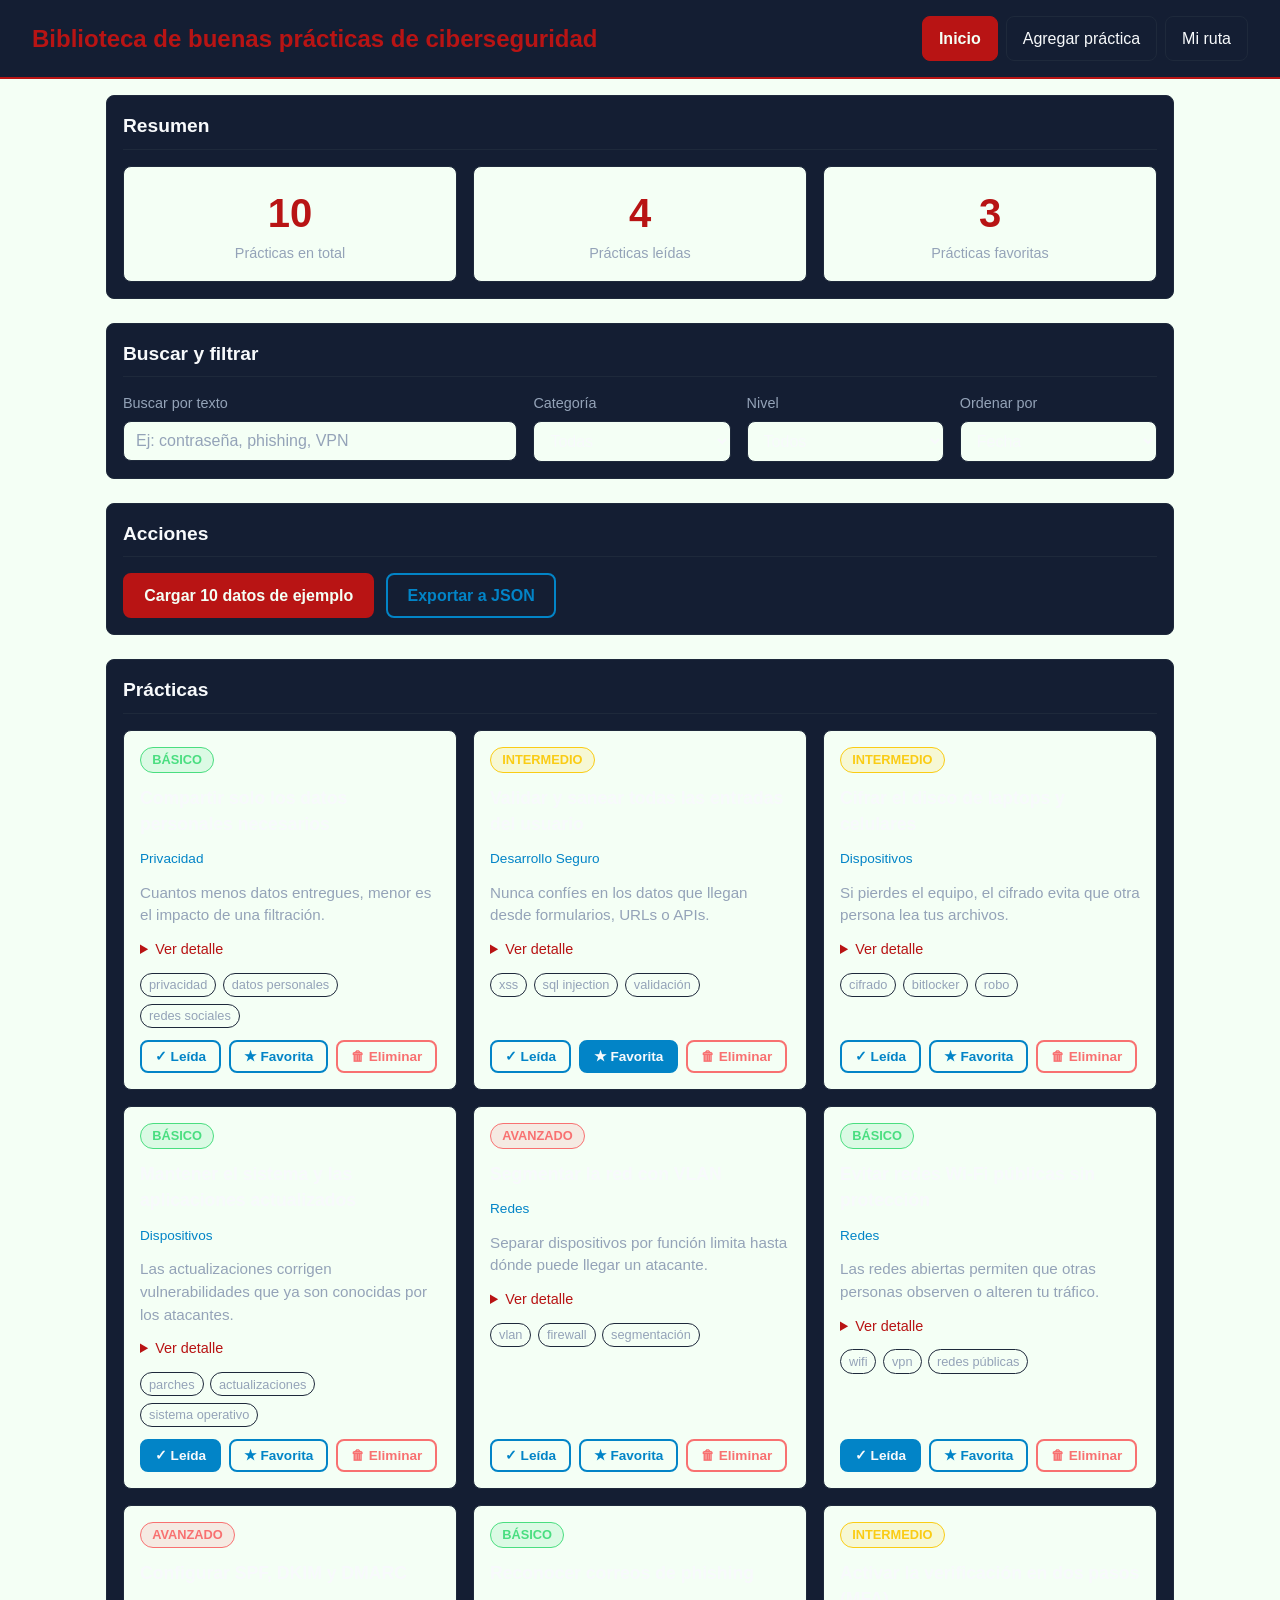
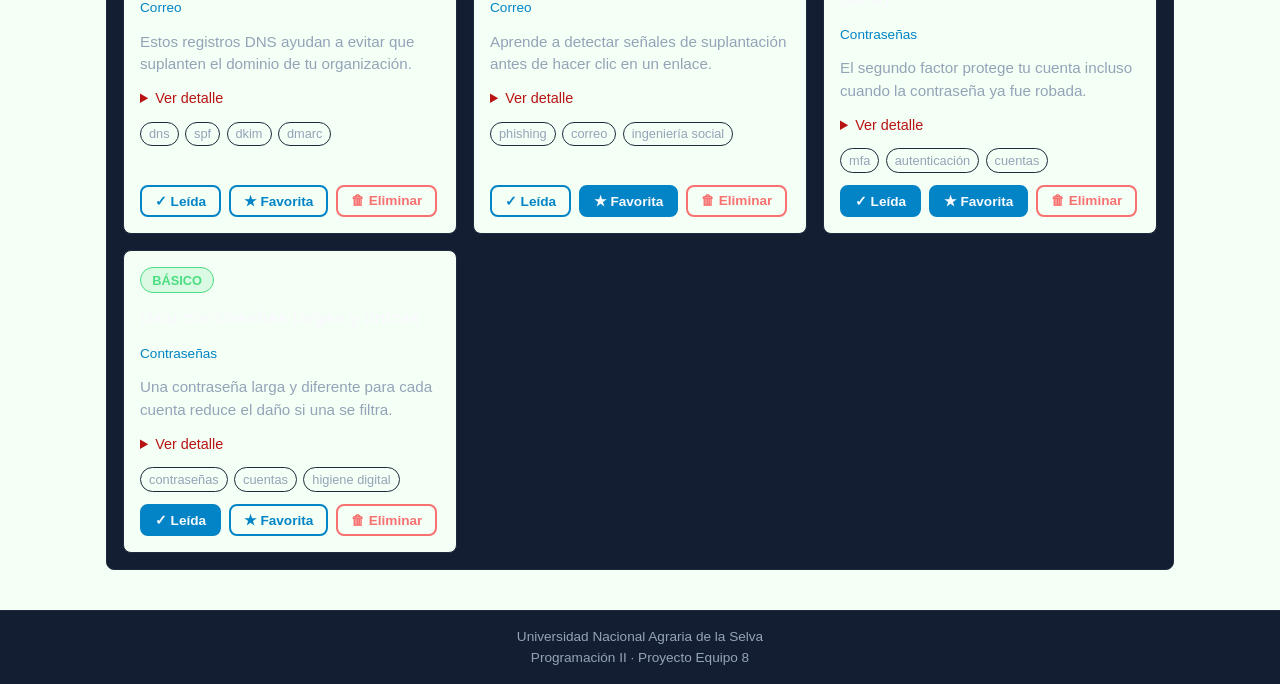
==== commit 7eb17299: "Feat: totalmente actualizado para la conclusion del trabajo" ====
--- a/index.html
+++ b/index.html
@@ -4,7 +4,7 @@
   <meta charset="UTF-8">
   <meta name="viewport" content="width=device-width, initial-scale=1.0">
   <meta http-equiv="Content-Security-Policy" content="default-src 'self'; style-src 'self'; script-src 'self'; img-src 'self' data:; object-src 'none'; base-uri 'self'; form-action 'self'">
-  <title>Equipo 8 | Biblioteca de buenas prácticas</title>
+  <title>| Biblioteca de buenas prácticas</title>
   <link rel="stylesheet" href="css/estilos.css">
 </head>
 <body>
@@ -12,7 +12,6 @@
   <header class="encabezado">
     <div class="encabezado__contenido">
       <h1 class="encabezado__titulo">Biblioteca de buenas prácticas de ciberseguridad</h1>
-      <p class="encabezado__subtitulo">Equipo 8</p>
       <button
         id="btnMenu"
         class="btn-hamburguesa"
@@ -129,8 +128,8 @@
   </main>
 
   <footer class="pie">
-    <p class="pie__texto">Universidad · Carrera de Ingeniería en Ciberseguridad</p>
-    <p class="pie__texto">Asignatura: Programación II · Proyecto Equipo 8</p>
+    <p class="pie__texto">Universidad Nacional Agraria de la Selva</p>
+    <p class="pie__texto">Programación II · Proyecto Equipo 8</p>
   </footer>
 
   <script src="js/datos.js"></script>
--- a/css/estilos.css
+++ b/css/estilos.css
@@ -1,8 +1,8 @@
 :root {
-  --color-fondo: #0a0f1d;
+  --color-fondo: #f4fff5;
   --color-superficie: #141e33;
   --color-superficie-hover: #1e293b;
-  --color-primario: #84cc16;
+  --color-primario: #b81414;
   --color-secundario: #0284c7;
   --color-texto: #f8fafc;
   --color-texto-suave: #94a3b8;
@@ -537,4 +537,24 @@
   margin-top: 0.5rem;
   color: var(--color-texto-suave);
   font-size: 0.9rem;
+}
+
+.barra-item__relleno {
+  transition: width 0.8s ease;
+}
+
+.boton[aria-pressed="true"] {
+  background-color: var(--color-secundario);
+  color: var(--color-texto);
+}
+
+.boton--peligro {
+  background-color: transparent;
+  color: #f87171;
+  border-color: #f87171;
+}
+
+.boton--peligro:hover {
+  background-color: #f87171;
+  color: var(--color-fondo);
 }
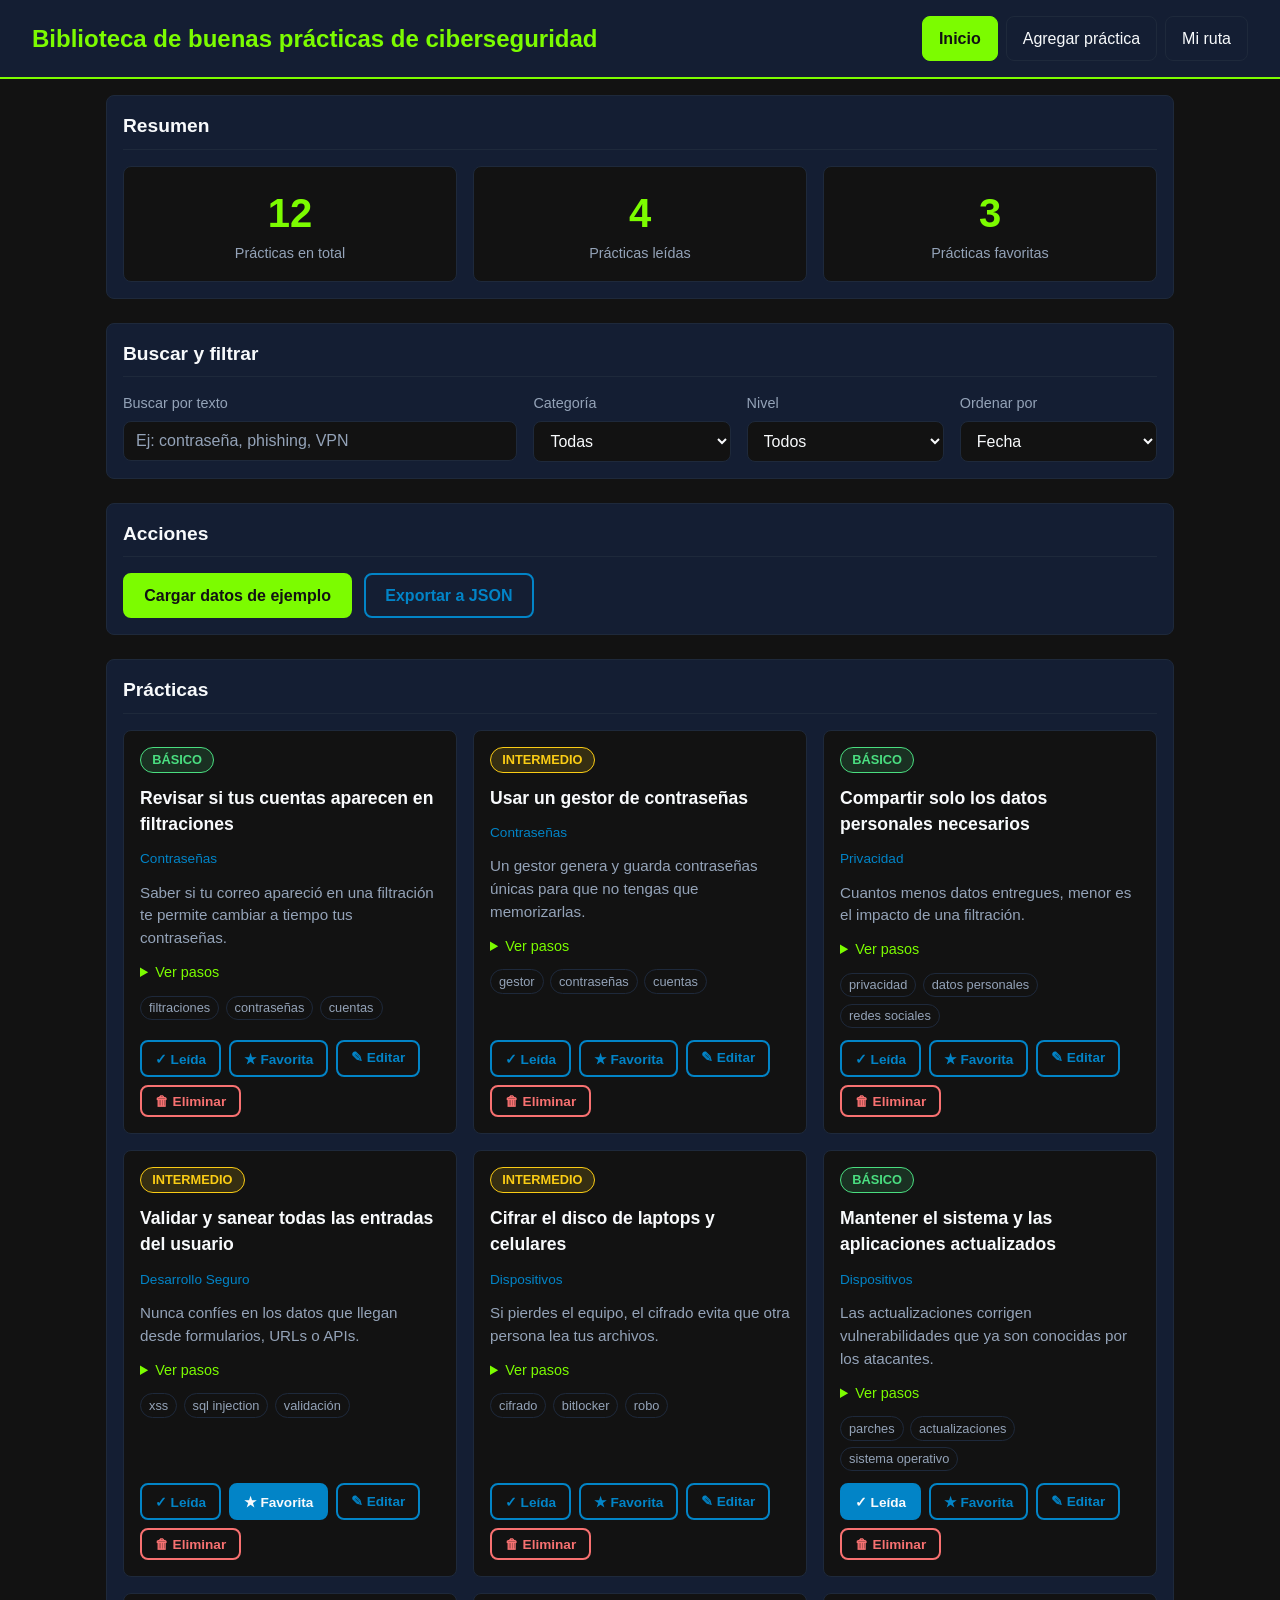
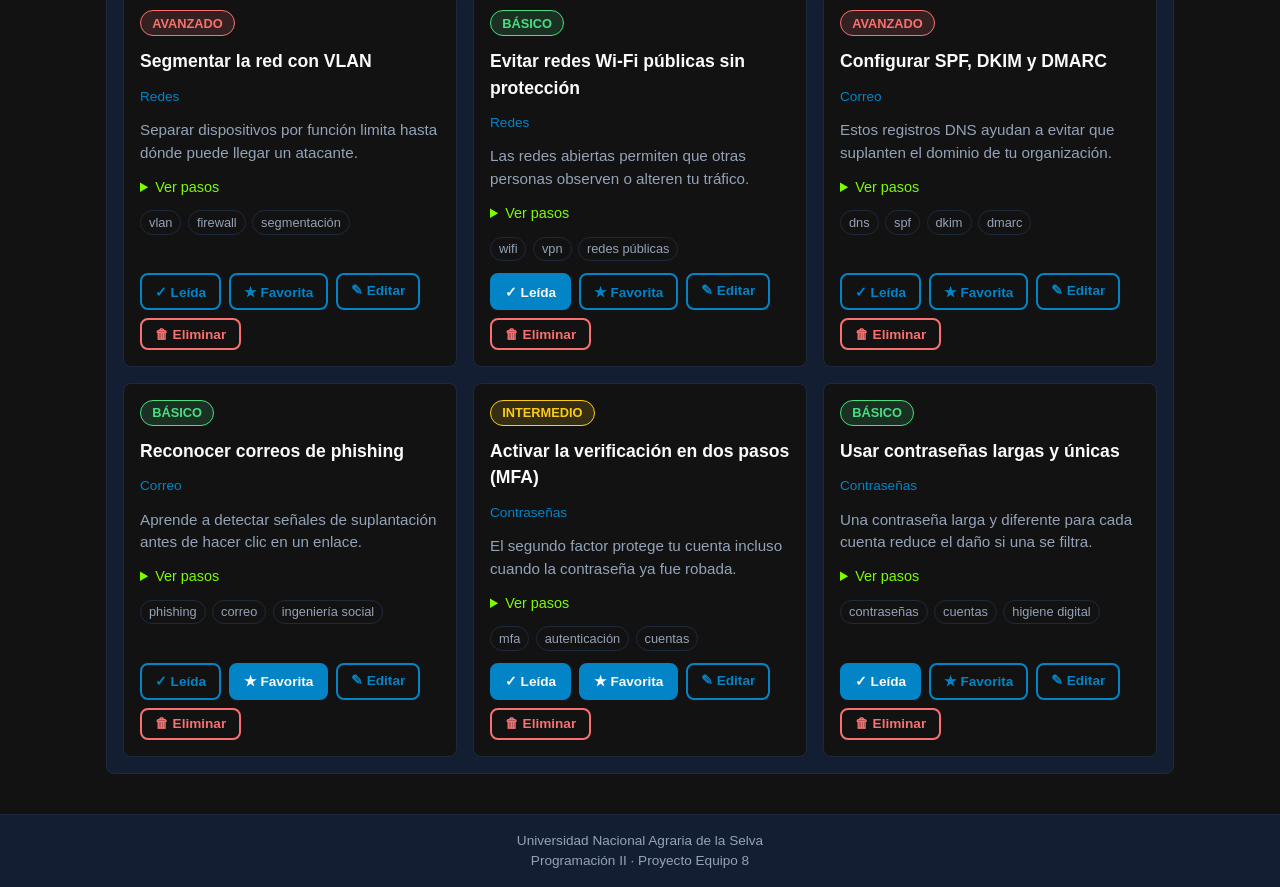
==== commit c3d23acf: "Feat: Actualizacion de todos los archivos para una conclusion" ====
--- a/index.html
+++ b/index.html
@@ -4,7 +4,7 @@
   <meta charset="UTF-8">
   <meta name="viewport" content="width=device-width, initial-scale=1.0">
   <meta http-equiv="Content-Security-Policy" content="default-src 'self'; style-src 'self'; script-src 'self'; img-src 'self' data:; object-src 'none'; base-uri 'self'; form-action 'self'">
-  <title>| Biblioteca de buenas prácticas</title>
+  <title>Inicio | Biblioteca de buenas prácticas</title>
   <link rel="stylesheet" href="css/estilos.css">
 </head>
 <body>
@@ -112,7 +112,7 @@
     <section class="seccion acciones" aria-labelledby="tituloAcciones">
       <h2 id="tituloAcciones" class="seccion__titulo">Acciones</h2>
       <div class="acciones__botones">
-        <button id="btnCargarEjemplos" class="boton boton--primario" type="button">Cargar 10 datos de ejemplo</button>
+        <button id="btnCargarEjemplos" class="boton boton--primario" type="button">Cargar datos de ejemplo</button>
         <button id="btnExportar" class="boton boton--secundario" type="button">Exportar a JSON</button>
       </div>
     </section>
--- a/css/estilos.css
+++ b/css/estilos.css
@@ -1,8 +1,8 @@
 :root {
-  --color-fondo: #f4fff5;
+  --color-fondo: #121212;
   --color-superficie: #141e33;
   --color-superficie-hover: #1e293b;
-  --color-primario: #b81414;
+  --color-primario: #7CFC00;
   --color-secundario: #0284c7;
   --color-texto: #f8fafc;
   --color-texto-suave: #94a3b8;
@@ -474,6 +474,7 @@
   .formulario__contenido .campo:nth-child(4),
   .formulario__contenido .campo:nth-child(5),
   .formulario__contenido .campo:nth-child(6),
+  .formulario__contenido .campo:nth-child(7),
   .formulario__contenido .boton,
   .formulario__contenido .mensaje-form {
     grid-column: 1 / -1;
@@ -557,4 +558,40 @@
 .boton--peligro:hover {
   background-color: #f87171;
   color: var(--color-fondo);
+}
+
+a.boton {
+  display: inline-block;
+  text-align: center;
+  text-decoration: none;
+}
+
+.campo__ayuda {
+  font-size: 0.8rem;
+  color: var(--color-texto-suave);
+}
+
+.campo__error {
+  font-size: 0.85rem;
+  color: #f87171;
+}
+
+.campo__control[aria-invalid="true"] {
+  border-color: #f87171;
+}
+
+.tarjeta__pasos {
+  margin: 0.5rem 0 0;
+  padding-left: 1.25rem;
+  color: var(--color-texto-suave);
+  font-size: 0.9rem;
+}
+
+.tarjeta__pasos li {
+  margin-bottom: 0.3rem;
+}
+
+.tarjeta__fuente {
+  margin-top: 0.5rem;
+  font-size: 0.9rem;
 }
